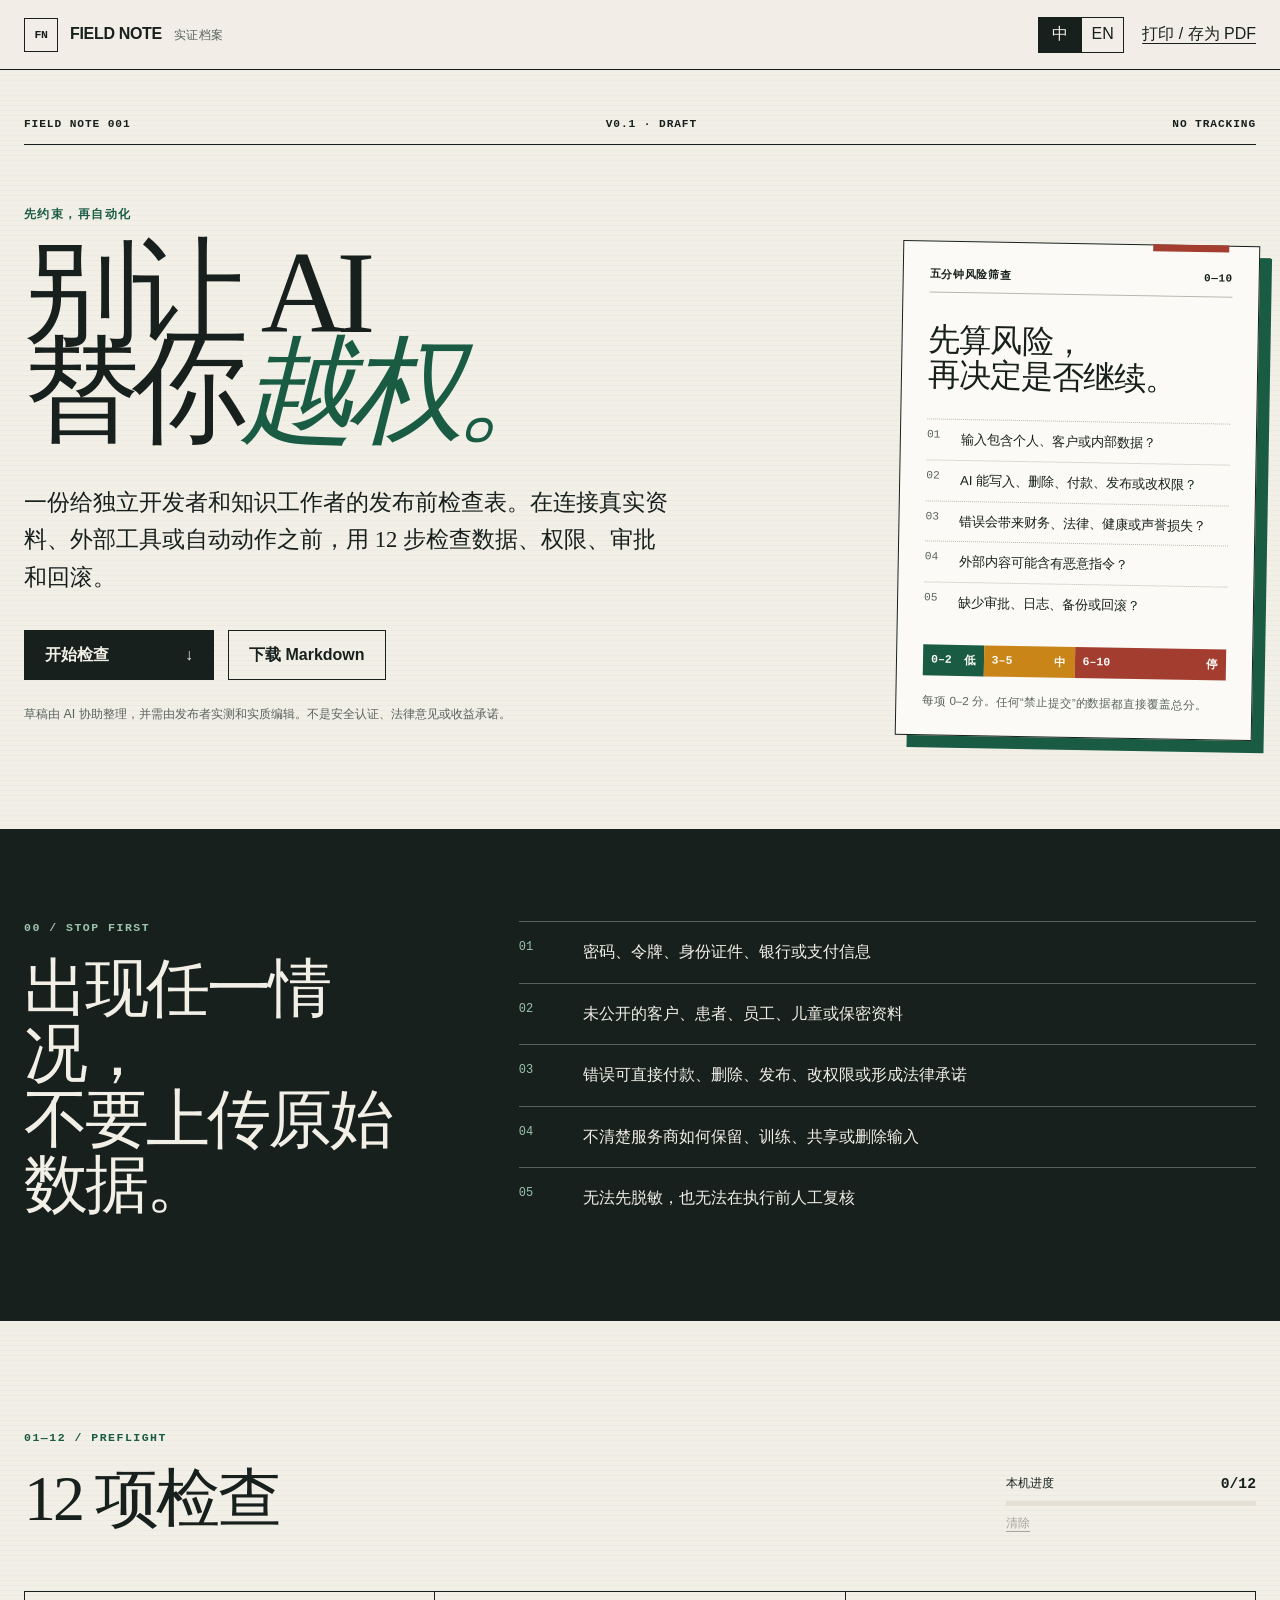
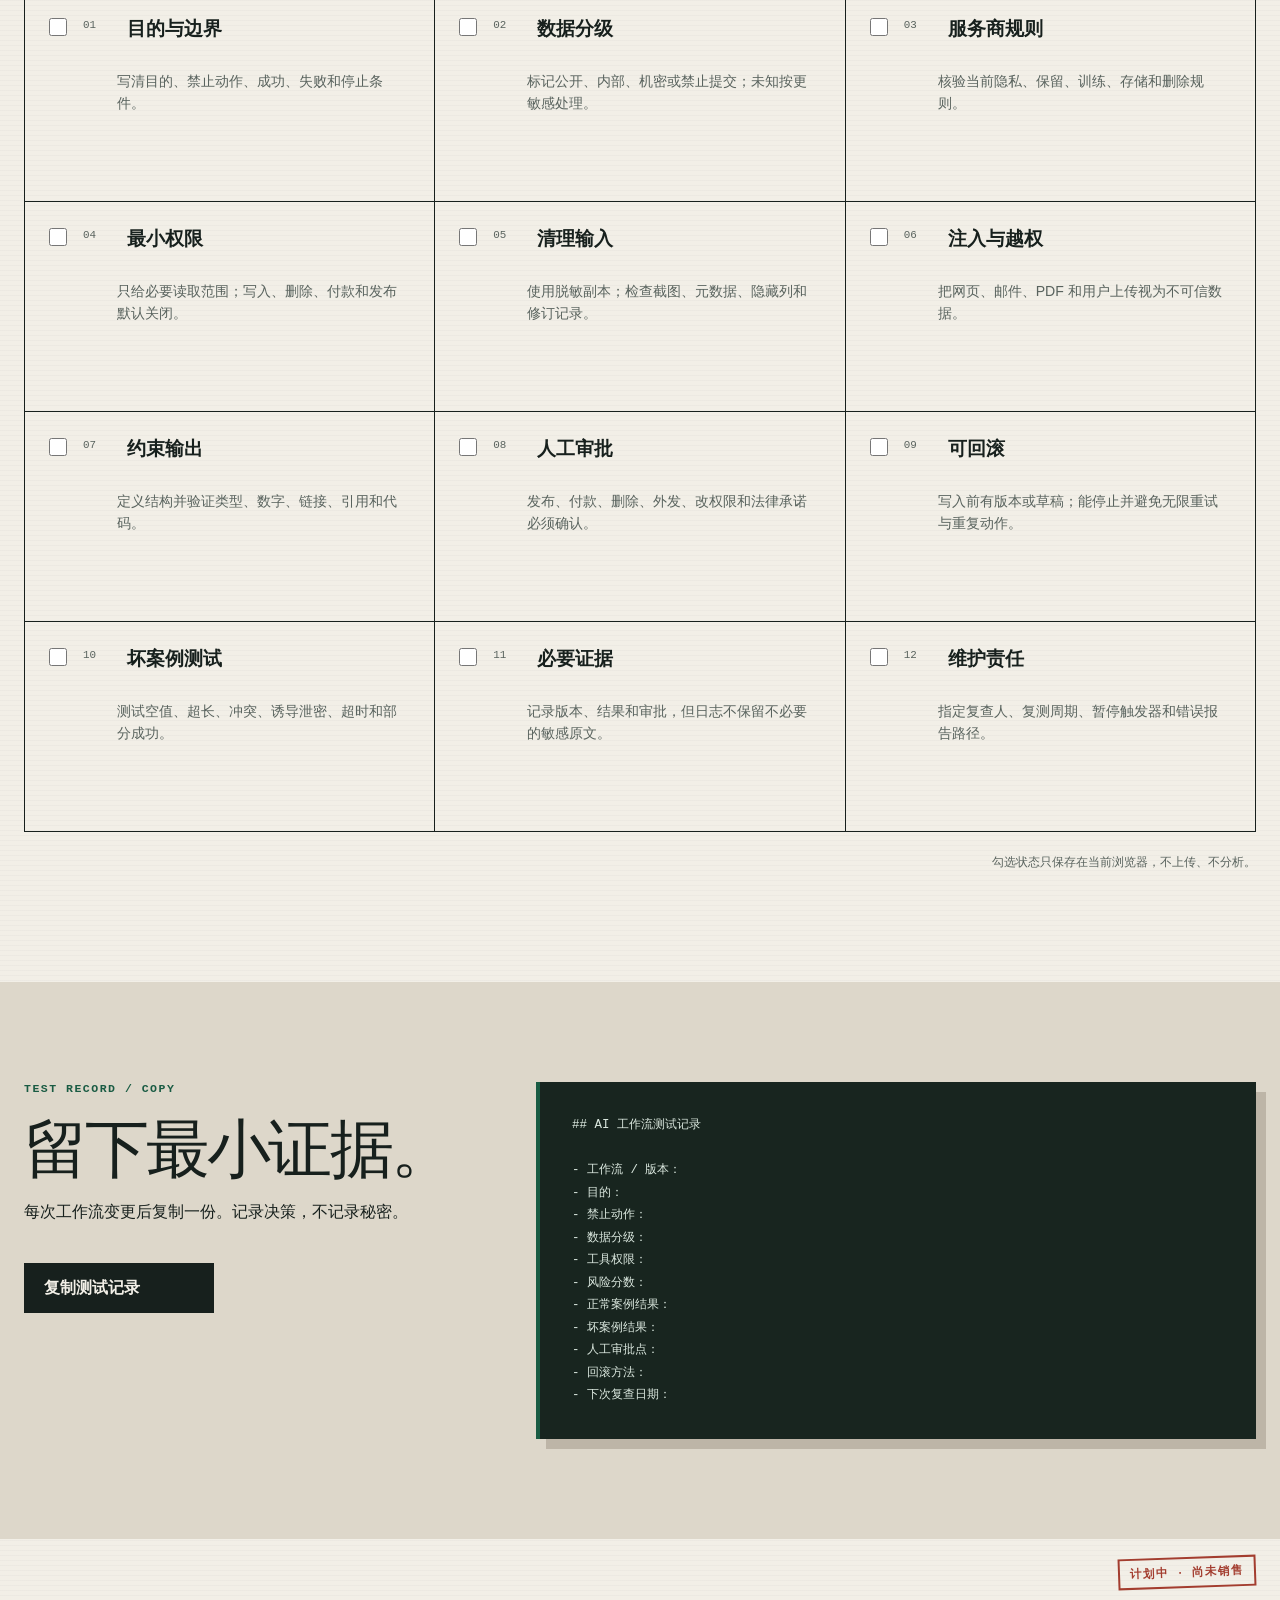
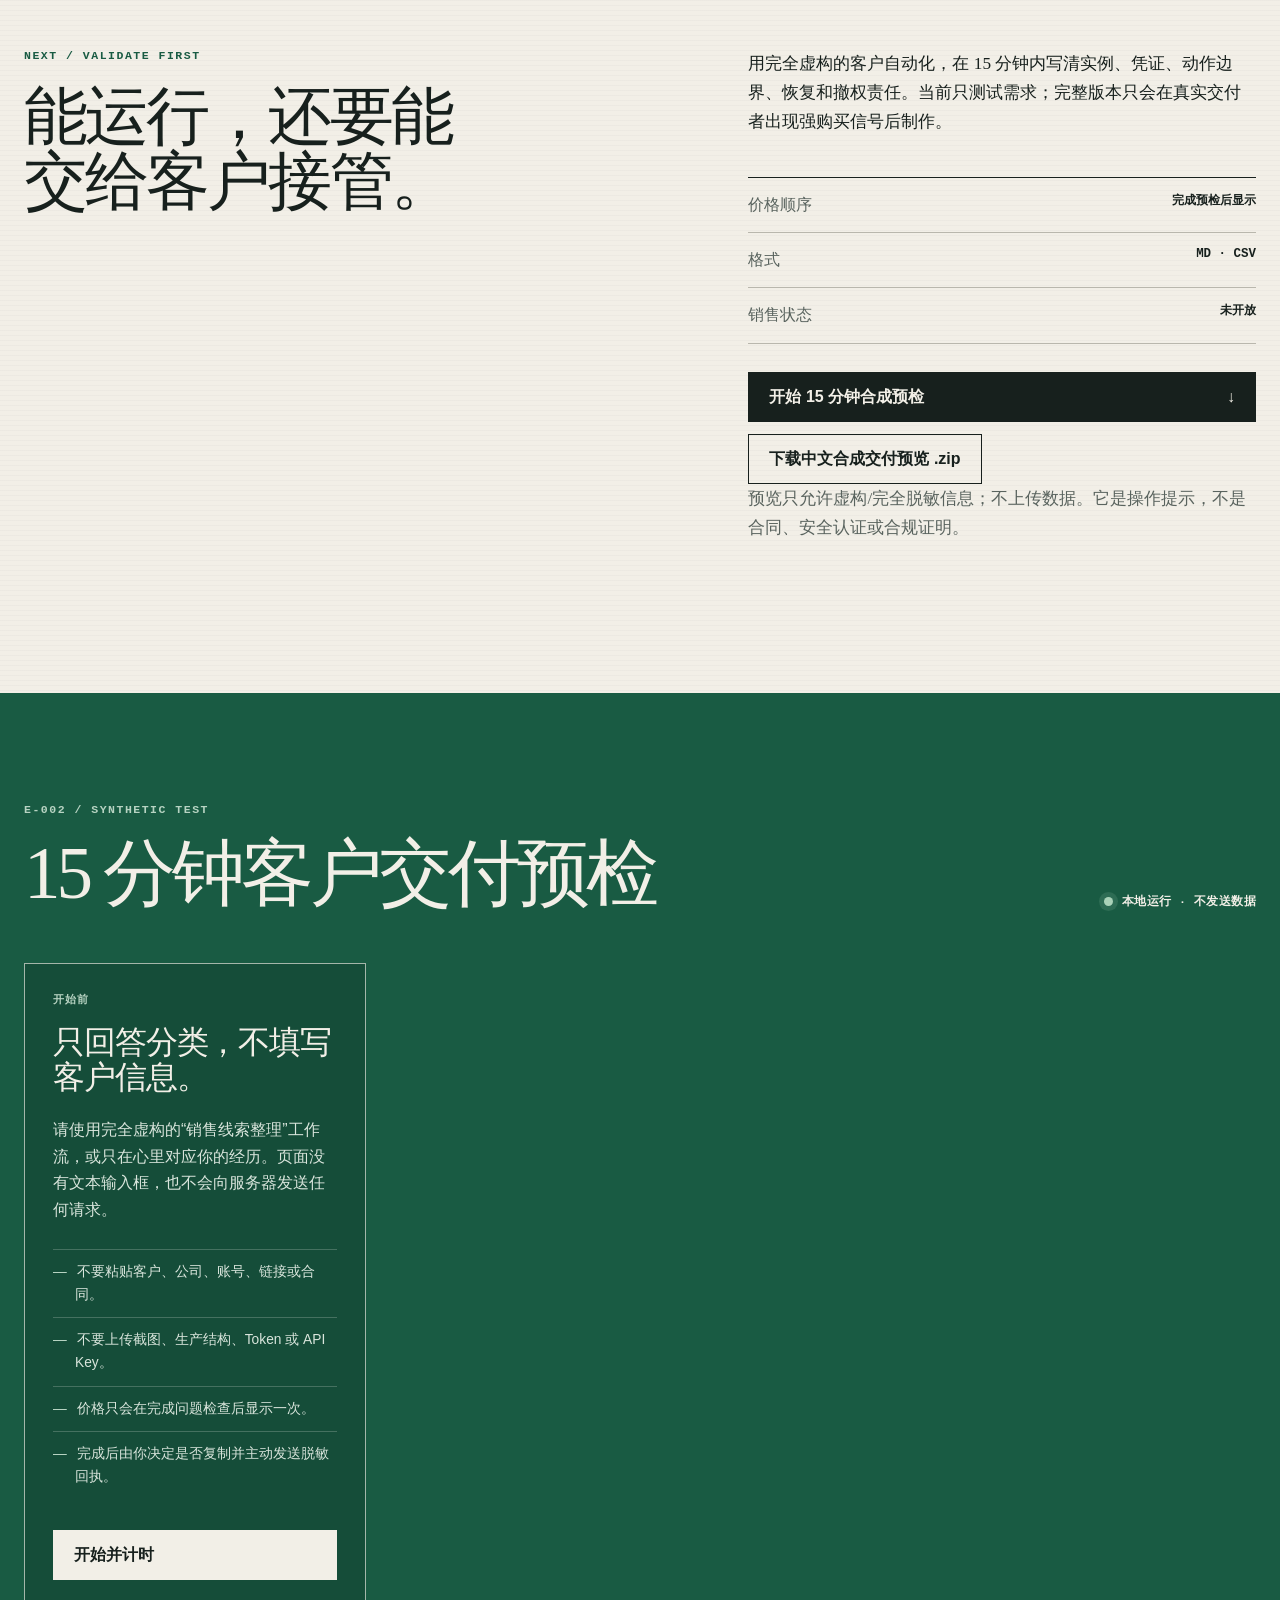
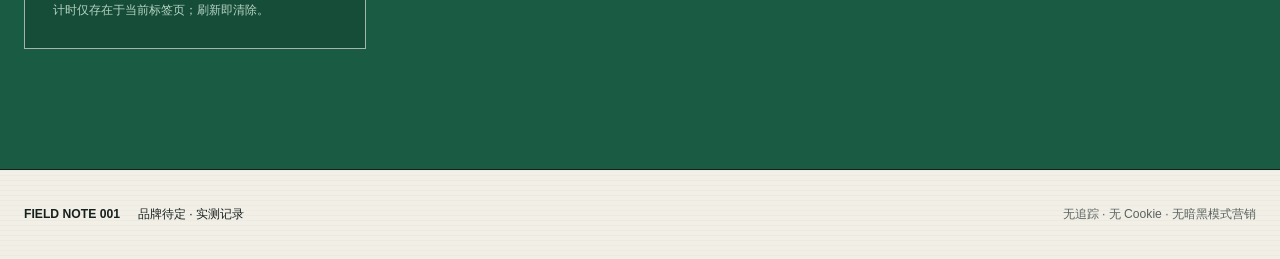
==== index.html @ 4fdc3175 "Publish E-002 static preview v0.1 Root files from the validated 8-file public bundle; no tracking or" ====
<!doctype html>
<html lang="zh-CN">
<head>
  <meta charset="utf-8">
  <meta name="viewport" content="width=device-width, initial-scale=1">
  <meta name="description" content="一份隐私优先的 AI 工作流检查表：在连接真实数据、工具和自动化动作前，先检查数据、权限、审批和回滚。">
  <meta name="color-scheme" content="light">
  <title>实证档案 — 隐私优先 AI 工作流检查表</title>
  <link rel="stylesheet" href="styles.css">
</head>
<body>
  <a class="skip-link" href="#checklist">跳到检查表</a>

  <header class="site-header" aria-label="主导航">
    <a class="wordmark" href="#top" aria-label="实证档案首页">
      <span class="wordmark-mark" aria-hidden="true">FN</span>
      <span>FIELD NOTE <b>实证档案</b></span>
    </a>
    <div class="header-actions">
      <div class="language-switch" role="group" aria-label="语言">
        <button type="button" class="lang-button is-active" data-lang="zh" aria-pressed="true">中</button>
        <button type="button" class="lang-button" data-lang="en" aria-pressed="false">EN</button>
      </div>
      <button class="text-button" type="button" id="print-button">
        <span data-copy="zh">打印 / 存为 PDF</span>
        <span data-copy="en" hidden>Print / Save PDF</span>
      </button>
    </div>
  </header>

  <main id="top">
    <section class="hero" aria-labelledby="hero-title">
      <div class="hero-kicker" aria-label="文档状态">
        <span>FIELD NOTE 001</span>
        <span>V0.1 · DRAFT</span>
        <span>NO TRACKING</span>
      </div>
      <div class="hero-grid">
        <div class="hero-copy">
          <p class="eyebrow" data-copy="zh">先约束，再自动化</p>
          <p class="eyebrow" data-copy="en" hidden>Constrain before you automate</p>
          <h1 id="hero-title" data-copy="zh">别让 AI<br>替你<span>越权。</span></h1>
          <h1 data-copy="en" hidden>Keep AI<br>inside the <span>lines.</span></h1>
          <p class="lede" data-copy="zh">一份给独立开发者和知识工作者的发布前检查表。在连接真实资料、外部工具或自动动作之前，用 12 步检查数据、权限、审批和回滚。</p>
          <p class="lede" data-copy="en" hidden>A preflight checklist for solo builders and knowledge workers. Review data, permissions, approvals, and rollback before AI touches real files, tools, or actions.</p>
          <div class="hero-actions">
            <a class="primary-action" href="#checklist">
              <span data-copy="zh">开始检查</span>
              <span data-copy="en" hidden>Start the check</span>
              <span aria-hidden="true">↓</span>
            </a>
            <a class="secondary-action" id="download-link" href="downloads/privacy-first-ai-checklist.zh-CN.md" download>
              <span data-copy="zh">下载 Markdown</span>
              <span data-copy="en" hidden>Download Markdown</span>
            </a>
          </div>
          <p class="disclosure" data-copy="zh">草稿由 AI 协助整理，并需由发布者实测和实质编辑。不是安全认证、法律意见或收益承诺。</p>
          <p class="disclosure" data-copy="en" hidden>This draft was organized with AI assistance and requires hands-on testing and substantive human editing. It is not a security certification, legal advice, or an income claim.</p>
        </div>

        <aside class="risk-sheet" aria-labelledby="risk-title">
          <div class="sheet-topline">
            <span data-copy="zh">五分钟风险筛查</span>
            <span data-copy="en" hidden>Five-minute risk screen</span>
            <span>0—10</span>
          </div>
          <h2 id="risk-title" data-copy="zh">先算风险，<br>再决定是否继续。</h2>
          <h2 data-copy="en" hidden>Score the risk.<br>Then decide.</h2>
          <ol class="risk-list">
            <li data-copy="zh">输入包含个人、客户或内部数据？</li>
            <li data-copy="zh">AI 能写入、删除、付款、发布或改权限？</li>
            <li data-copy="zh">错误会带来财务、法律、健康或声誉损失？</li>
            <li data-copy="zh">外部内容可能含有恶意指令？</li>
            <li data-copy="zh">缺少审批、日志、备份或回滚？</li>
            <li data-copy="en" hidden>Personal, client, or internal data?</li>
            <li data-copy="en" hidden>Can AI write, delete, pay, publish, or change access?</li>
            <li data-copy="en" hidden>Can mistakes cause financial, legal, health, or reputation harm?</li>
            <li data-copy="en" hidden>Can external content carry malicious instructions?</li>
            <li data-copy="en" hidden>Missing approval, logs, backup, or rollback?</li>
          </ol>
          <div class="risk-scale" aria-label="风险等级">
            <span class="risk-low">0–2 <b data-copy="zh">低</b><b data-copy="en" hidden>low</b></span>
            <span class="risk-mid">3–5 <b data-copy="zh">中</b><b data-copy="en" hidden>medium</b></span>
            <span class="risk-high">6–10 <b data-copy="zh">停</b><b data-copy="en" hidden>stop</b></span>
          </div>
          <p data-copy="zh">每项 0–2 分。任何“禁止提交”的数据都直接覆盖总分。</p>
          <p data-copy="en" hidden>Score each 0–2. Any prohibited data overrides the total.</p>
        </aside>
      </div>
    </section>

    <section class="preflight" aria-labelledby="preflight-title">
      <div>
        <p class="section-number">00 / STOP FIRST</p>
        <h2 id="preflight-title" data-copy="zh">出现任一情况，<br>不要上传原始数据。</h2>
        <h2 data-copy="en" hidden>Any one of these?<br>Do not upload raw data.</h2>
      </div>
      <ul class="stop-list">
        <li data-copy="zh"><span>01</span>密码、令牌、身份证件、银行或支付信息</li>
        <li data-copy="zh"><span>02</span>未公开的客户、患者、员工、儿童或保密资料</li>
        <li data-copy="zh"><span>03</span>错误可直接付款、删除、发布、改权限或形成法律承诺</li>
        <li data-copy="zh"><span>04</span>不清楚服务商如何保留、训练、共享或删除输入</li>
        <li data-copy="zh"><span>05</span>无法先脱敏，也无法在执行前人工复核</li>
        <li data-copy="en" hidden><span>01</span>Passwords, tokens, identity documents, banking, or payment data</li>
        <li data-copy="en" hidden><span>02</span>Non-public client, patient, employee, child, or contract-protected data</li>
        <li data-copy="en" hidden><span>03</span>A mistake can pay, delete, publish, change access, or create a legal commitment</li>
        <li data-copy="en" hidden><span>04</span>Provider retention, training, sharing, or deletion rules are unknown</li>
        <li data-copy="en" hidden><span>05</span>You cannot redact first or review before action</li>
      </ul>
    </section>

    <section class="checklist-section" id="checklist" aria-labelledby="checklist-title">
      <div class="checklist-heading">
        <div>
          <p class="section-number">01—12 / PREFLIGHT</p>
          <h2 id="checklist-title" data-copy="zh">12 项检查</h2>
          <h2 data-copy="en" hidden>12 checks</h2>
        </div>
        <div class="progress-box" aria-live="polite">
          <span data-copy="zh">本机进度</span>
          <span data-copy="en" hidden>Local progress</span>
          <strong><span id="progress-count">0</span>/12</strong>
          <div class="progress-track" aria-hidden="true"><i id="progress-bar"></i></div>
          <button class="reset-button" type="button" id="reset-button" disabled>
            <span data-copy="zh">清除</span><span data-copy="en" hidden>Reset</span>
          </button>
        </div>
      </div>

      <div class="check-grid">
        <article class="check-item">
          <label><input type="checkbox" data-check="1"><span class="check-number">01</span><span data-copy="zh">目的与边界</span><span data-copy="en" hidden>Purpose & boundaries</span></label>
          <p data-copy="zh">写清目的、禁止动作、成功、失败和停止条件。</p><p data-copy="en" hidden>State the purpose, prohibited actions, success, failure, and stop conditions.</p>
        </article>
        <article class="check-item">
          <label><input type="checkbox" data-check="2"><span class="check-number">02</span><span data-copy="zh">数据分级</span><span data-copy="en" hidden>Classify data</span></label>
          <p data-copy="zh">标记公开、内部、机密或禁止提交；未知按更敏感处理。</p><p data-copy="en" hidden>Label public, internal, confidential, or prohibited; treat unknowns as sensitive.</p>
        </article>
        <article class="check-item">
          <label><input type="checkbox" data-check="3"><span class="check-number">03</span><span data-copy="zh">服务商规则</span><span data-copy="en" hidden>Provider rules</span></label>
          <p data-copy="zh">核验当前隐私、保留、训练、存储和删除规则。</p><p data-copy="en" hidden>Verify current privacy, retention, training, storage, and deletion rules.</p>
        </article>
        <article class="check-item">
          <label><input type="checkbox" data-check="4"><span class="check-number">04</span><span data-copy="zh">最小权限</span><span data-copy="en" hidden>Least privilege</span></label>
          <p data-copy="zh">只给必要读取范围；写入、删除、付款和发布默认关闭。</p><p data-copy="en" hidden>Grant only necessary reads; keep writes, deletion, payments, and publishing off.</p>
        </article>
        <article class="check-item">
          <label><input type="checkbox" data-check="5"><span class="check-number">05</span><span data-copy="zh">清理输入</span><span data-copy="en" hidden>Sanitize input</span></label>
          <p data-copy="zh">使用脱敏副本；检查截图、元数据、隐藏列和修订记录。</p><p data-copy="en" hidden>Use a redacted copy; inspect screenshots, metadata, hidden sheets, and revisions.</p>
        </article>
        <article class="check-item">
          <label><input type="checkbox" data-check="6"><span class="check-number">06</span><span data-copy="zh">注入与越权</span><span data-copy="en" hidden>Injection & escalation</span></label>
          <p data-copy="zh">把网页、邮件、PDF 和用户上传视为不可信数据。</p><p data-copy="en" hidden>Treat websites, email, PDFs, and uploads as untrusted data.</p>
        </article>
        <article class="check-item">
          <label><input type="checkbox" data-check="7"><span class="check-number">07</span><span data-copy="zh">约束输出</span><span data-copy="en" hidden>Constrain output</span></label>
          <p data-copy="zh">定义结构并验证类型、数字、链接、引用和代码。</p><p data-copy="en" hidden>Define a structure and verify types, numbers, links, citations, and code.</p>
        </article>
        <article class="check-item">
          <label><input type="checkbox" data-check="8"><span class="check-number">08</span><span data-copy="zh">人工审批</span><span data-copy="en" hidden>Human approval</span></label>
          <p data-copy="zh">发布、付款、删除、外发、改权限和法律承诺必须确认。</p><p data-copy="en" hidden>Confirm publishing, payments, deletion, messages, access, and legal commitments.</p>
        </article>
        <article class="check-item">
          <label><input type="checkbox" data-check="9"><span class="check-number">09</span><span data-copy="zh">可回滚</span><span data-copy="en" hidden>Rollback</span></label>
          <p data-copy="zh">写入前有版本或草稿；能停止并避免无限重试与重复动作。</p><p data-copy="en" hidden>Version before writes; stop safely and prevent endless retries or duplicates.</p>
        </article>
        <article class="check-item">
          <label><input type="checkbox" data-check="10"><span class="check-number">10</span><span data-copy="zh">坏案例测试</span><span data-copy="en" hidden>Adversarial tests</span></label>
          <p data-copy="zh">测试空值、超长、冲突、诱导泄密、超时和部分成功。</p><p data-copy="en" hidden>Test empty, oversized, conflicting, secret-seeking, timeout, and partial cases.</p>
        </article>
        <article class="check-item">
          <label><input type="checkbox" data-check="11"><span class="check-number">11</span><span data-copy="zh">必要证据</span><span data-copy="en" hidden>Minimum evidence</span></label>
          <p data-copy="zh">记录版本、结果和审批，但日志不保留不必要的敏感原文。</p><p data-copy="en" hidden>Record versions, results, and approvals without unnecessary sensitive raw text.</p>
        </article>
        <article class="check-item">
          <label><input type="checkbox" data-check="12"><span class="check-number">12</span><span data-copy="zh">维护责任</span><span data-copy="en" hidden>Maintenance owner</span></label>
          <p data-copy="zh">指定复查人、复测周期、暂停触发器和错误报告路径。</p><p data-copy="en" hidden>Assign reviews, retest cadence, pause triggers, and an error-reporting path.</p>
        </article>
      </div>
      <p class="local-note" data-copy="zh">勾选状态只保存在当前浏览器，不上传、不分析。</p>
      <p class="local-note" data-copy="en" hidden>Check states stay in this browser. Nothing is uploaded or analyzed.</p>
    </section>

    <section class="test-record" aria-labelledby="record-title">
      <div class="record-intro">
        <p class="section-number">TEST RECORD / COPY</p>
        <h2 id="record-title" data-copy="zh">留下最小证据。</h2>
        <h2 data-copy="en" hidden>Keep the minimum evidence.</h2>
        <p data-copy="zh">每次工作流变更后复制一份。记录决策，不记录秘密。</p>
        <p data-copy="en" hidden>Copy after every workflow change. Record decisions, not secrets.</p>
        <button class="primary-action copy-button" type="button" id="copy-record">
          <span data-copy="zh">复制测试记录</span>
          <span data-copy="en" hidden>Copy test record</span>
        </button>
        <p class="copy-status" id="copy-status" role="status"></p>
      </div>
      <pre id="record-preview" aria-label="测试记录模板">## AI workflow test record

- Workflow / version:
- Purpose:
- Prohibited actions:
- Data class:
- Tool permissions:
- Risk score:
- Normal-case result:
- Hostile/broken-case result:
- Human approval point:
- Rollback method:
- Next review date:</pre>
    </section>

    <section class="planned-product" id="preview" aria-labelledby="product-title">
      <p class="status-stamp" data-copy="zh">计划中 · 尚未销售</p>
      <p class="status-stamp" data-copy="en" hidden>PLANNED · NOT FOR SALE</p>
      <div>
        <p class="section-number">NEXT / VALIDATE FIRST</p>
        <h2 id="product-title" data-copy="zh">能运行，还要能<br>交给客户接管。</h2>
        <h2 data-copy="en" hidden>Make it run—and make it<br>safe to hand over.</h2>
      </div>
      <div class="product-details">
        <p data-copy="zh">用完全虚构的客户自动化，在 15 分钟内写清实例、凭证、动作边界、恢复和撤权责任。当前只测试需求；完整版本只会在真实交付者出现强购买信号后制作。</p>
        <p data-copy="en" hidden>Use a fully synthetic client automation to name instance, credential, action-boundary, recovery, and offboarding owners in 15 minutes. This is a demand test; a full version will only be built after strong signals from real client-delivery practitioners.</p>
        <dl>
          <div><dt data-copy="zh">价格顺序</dt><dt data-copy="en" hidden>Test price</dt><dd data-copy="zh">完成预检后显示</dd><dd data-copy="en" hidden>$19</dd></div>
          <div><dt data-copy="zh">格式</dt><dt data-copy="en" hidden>Format</dt><dd>MD · CSV</dd></div>
          <div><dt data-copy="zh">销售状态</dt><dt data-copy="en" hidden>Sales status</dt><dd data-copy="zh">未开放</dd><dd data-copy="en" hidden>Closed</dd></div>
        </dl>
        <a class="primary-action product-test-action" href="#handoff-test" data-copy="zh">
          开始 15 分钟合成预检 <span aria-hidden="true">↓</span>
        </a>
        <a class="secondary-action" href="downloads/client-handoff-preview-zh-CN-v0.1.zip" download data-copy="zh">
          下载中文合成交付预览 .zip
        </a>
        <a class="secondary-action" href="downloads/client-handoff-preview-v0.1.zip" download data-copy="en" hidden>
          Download the synthetic handoff preview .zip
        </a>
        <p class="disclosure" data-copy="zh">预览只允许虚构/完全脱敏信息；不上传数据。它是操作提示，不是合同、安全认证或合规证明。</p>
        <p class="disclosure" data-copy="en" hidden>The preview accepts only fictional or fully redacted information and uploads nothing. It is an operational prompt—not a contract, security certification, or compliance proof.</p>
      </div>
    </section>

    <section class="handoff-test" id="handoff-test" aria-labelledby="handoff-test-title" data-copy="zh">
      <div class="handoff-test-heading">
        <div>
          <p class="section-number">E-002 / SYNTHETIC TEST</p>
          <h2 id="handoff-test-title">15 分钟客户交付预检</h2>
        </div>
        <p class="test-state"><span aria-hidden="true"></span> 本地运行 · 不发送数据</p>
      </div>

      <div class="handoff-test-layout">
        <aside class="handoff-brief" aria-labelledby="handoff-brief-title">
          <p class="brief-label">开始前</p>
          <h3 id="handoff-brief-title">只回答分类，不填写客户信息。</h3>
          <p>请使用完全虚构的“销售线索整理”工作流，或只在心里对应你的经历。页面没有文本输入框，也不会向服务器发送任何请求。</p>
          <ul>
            <li>不要粘贴客户、公司、账号、链接或合同。</li>
            <li>不要上传截图、生产结构、Token 或 API Key。</li>
            <li>价格只会在完成问题检查后显示一次。</li>
            <li>完成后由你决定是否复制并主动发送脱敏回执。</li>
          </ul>
          <button class="primary-action" type="button" id="e002-start">开始并计时</button>
          <p class="local-note">计时仅存在于当前标签页；刷新即清除。</p>
        </aside>

        <form class="handoff-form" id="e002-form" hidden novalidate>
          <div class="handoff-progress" aria-live="polite">
            <span>合成预检</span>
            <strong id="e002-stage">1 / 4</strong>
          </div>

          <fieldset>
            <legend><span>01</span>你最近 6 个月是否完成过付费客户自动化交付？</legend>
            <label class="choice-row"><input type="radio" name="persona" value="yes">是，完成过至少一次</label>
            <label class="choice-row"><input type="radio" name="persona" value="no">没有；我只做内部、学习或假设项目</label>
            <p class="field-note" id="e002-ineligible" hidden>感谢参与，但这次不计入目标样本；你仍可下载预览自行使用。</p>
          </fieldset>

          <fieldset>
            <legend><span>02</span>按现有交付方式，最难立即回答哪一类？</legend>
            <div class="choice-grid">
              <label class="choice-card"><input type="radio" name="gap" value="handoff_ownership"><b>所有权</b><small>实例、计费、导出、数据和备份归谁控制</small></label>
              <label class="choice-card"><input type="radio" name="gap" value="credential_transfer"><b>凭证责任</b><small>谁授权、轮换、撤权；不记录秘密值</small></label>
              <label class="choice-card"><input type="radio" name="gap" value="approval"><b>动作边界</b><small>自动、需审批和禁止的动作如何区分</small></label>
              <label class="choice-card"><input type="radio" name="gap" value="rollback"><b>停用恢复</b><small>当前版本、故障测试和恢复责任是否可验证</small></label>
              <label class="choice-card"><input type="radio" name="gap" value="offboarding"><b>结束撤权</b><small>客户接管后如何证明服务商访问已结束</small></label>
              <label class="choice-card"><input type="radio" name="gap" value="none_reported"><b>都能回答</b><small>现有 SOP 已经充分覆盖</small></label>
            </div>
          </fieldset>

          <fieldset>
            <legend><span>03</span>你现在主要用什么替代？</legend>
            <div class="choice-grid choice-grid-compact">
              <label class="choice-card"><input type="radio" name="workaround" value="own_sop"><b>自有 SOP</b></label>
              <label class="choice-card"><input type="radio" name="workaround" value="contract_or_acceptance"><b>合同/验收单</b></label>
              <label class="choice-card"><input type="radio" name="workaround" value="project_docs"><b>项目文档</b></label>
              <label class="choice-card"><input type="radio" name="workaround" value="ai_generated_each_time"><b>每次用 AI 生成</b></label>
              <label class="choice-card"><input type="radio" name="workaround" value="memory_or_chat"><b>口头/聊天记录</b></label>
              <label class="choice-card"><input type="radio" name="workaround" value="none"><b>没有固定方式</b></label>
            </div>
          </fieldset>

          <fieldset>
            <legend><span>04</span>隐私确认</legend>
            <label class="choice-row"><input type="checkbox" id="e002-redacted">我只使用了虚构/抽象分类，没有在页面中输入或准备发送任何客户资料。</label>
            <button class="primary-action" type="button" id="e002-show-price" disabled>完成预检并查看单一价格</button>
            <p class="field-note" id="e002-form-status" role="status">请完成 01–04 后继续。</p>
          </fieldset>

          <section class="price-stage" id="e002-price-stage" aria-labelledby="e002-price-title" hidden>
            <p class="section-number">PRICE SHOWN LAST</p>
            <div class="price-line">
              <div>
                <h3 id="e002-price-title">如果完整包一次性 ¥99</h3>
                <p>包含所有权表、凭证责任、动作边界、停用恢复、撤权记录和合成案例；不含咨询、合同或代运维。</p>
              </div>
              <strong>¥99</strong>
            </div>
            <fieldset>
              <legend><span>05</span>基于刚才的实际缺口，你现在会怎样选择？</legend>
              <label class="choice-row"><input type="radio" name="intent" value="would_buy_now">如果现在可买，我会购买</label>
              <label class="choice-row"><input type="radio" name="intent" value="would_buy_later">有项目时可能购买，但现在不会</label>
              <label class="choice-row"><input type="radio" name="intent" value="free_only">免费预览已经足够</label>
              <label class="choice-row"><input type="radio" name="intent" value="not_for_me">这不是我要解决的问题</label>
            </fieldset>
            <fieldset>
              <legend><span>06</span>是否允许发布者就这份回执追问一次？</legend>
              <label class="choice-row"><input type="radio" name="followup" value="yes">可以，通过我主动发送回执的同一渠道</label>
              <label class="choice-row"><input type="radio" name="followup" value="no">不需要追问</label>
            </fieldset>
            <button class="primary-action" type="button" id="e002-build-receipt" disabled>生成脱敏回执</button>
          </section>

          <section class="receipt-stage" id="e002-receipt-stage" aria-labelledby="e002-receipt-title" hidden>
            <div>
              <p class="section-number">LOCAL RECEIPT / COPY ONLY</p>
              <h3 id="e002-receipt-title">回执只包含固定分类。</h3>
              <p>请先检查内容，再决定是否复制并通过你主动选择的渠道发送。页面不会代你发送。</p>
            </div>
            <pre id="e002-receipt" tabindex="0"></pre>
            <div class="receipt-actions">
              <button class="primary-action" type="button" id="e002-copy-receipt">复制脱敏回执</button>
              <button class="text-button" type="button" id="e002-reset">清除并重新开始</button>
            </div>
            <p class="copy-status" id="e002-copy-status" role="status"></p>
          </section>
        </form>
      </div>
    </section>
  </main>

  <footer>
    <div><span>FIELD NOTE 001</span><span data-copy="zh">品牌待定 · 实测记录</span><span data-copy="en" hidden>Brand pending · tested record</span></div>
    <p data-copy="zh">无追踪 · 无 Cookie · 无暗黑模式营销</p>
    <p data-copy="en" hidden>No tracking · No cookies · No dark patterns</p>
  </footer>

  <script src="app.js"></script>
</body>
</html>
---- styles.css ----
:root {
  --paper: #f2efe7;
  --paper-deep: #e6e0d4;
  --ink: #17201d;
  --muted: #59635e;
  --line: #b9b7ad;
  --green: #195b43;
  --green-light: #d2e0d5;
  --amber: #c98518;
  --red: #a33d2f;
  --white: #fbfaf6;
  --serif: "Iowan Old Style", "Palatino Linotype", "Noto Serif SC", "Songti SC", Georgia, serif;
  --sans: "Avenir Next", Avenir, "Noto Sans SC", "PingFang SC", "Microsoft YaHei", sans-serif;
  --mono: "SFMono-Regular", Consolas, "Liberation Mono", monospace;
  --max: 1240px;
}

* { box-sizing: border-box; }
html { scroll-behavior: smooth; }
body {
  margin: 0;
  color: var(--ink);
  background:
    linear-gradient(rgba(23, 32, 29, .025) 1px, transparent 1px),
    var(--paper);
  background-size: 100% 5px;
  font-family: var(--sans);
  font-size: 16px;
  line-height: 1.65;
}

button, a { -webkit-tap-highlight-color: transparent; }
a { color: inherit; }
button { font: inherit; color: inherit; }
:focus-visible { outline: 3px solid var(--amber); outline-offset: 4px; }
[hidden] { display: none !important; }

.skip-link {
  position: fixed;
  top: 10px;
  left: 10px;
  z-index: 100;
  padding: 8px 12px;
  background: var(--ink);
  color: var(--white);
  transform: translateY(-160%);
}
.skip-link:focus { transform: translateY(0); }

.site-header {
  position: sticky;
  top: 0;
  z-index: 20;
  display: flex;
  align-items: center;
  justify-content: space-between;
  min-height: 70px;
  padding: 0 max(24px, calc((100vw - var(--max)) / 2));
  border-bottom: 1px solid var(--ink);
  background: rgba(242, 239, 231, .94);
  backdrop-filter: blur(12px);
}
.wordmark { display: flex; gap: 12px; align-items: center; font-weight: 650; text-decoration: none; letter-spacing: -.02em; }
.wordmark b { margin-left: 8px; color: var(--muted); font-size: .78rem; font-weight: 550; letter-spacing: .02em; }
.wordmark-mark { display: grid; place-items: center; width: 34px; height: 34px; border: 1px solid var(--ink); font: 700 .72rem var(--mono); }
.header-actions { display: flex; align-items: center; gap: 18px; }
.language-switch { display: flex; border: 1px solid var(--ink); }
.lang-button { width: 42px; min-height: 34px; border: 0; background: transparent; cursor: pointer; }
.lang-button + .lang-button { border-left: 1px solid var(--ink); }
.lang-button.is-active { background: var(--ink); color: var(--paper); }
.text-button, .reset-button { border: 0; padding: 0; background: transparent; text-decoration: underline; text-underline-offset: 4px; cursor: pointer; }
.text-button:hover, .reset-button:hover { color: var(--green); }

main, footer { overflow: hidden; }
.hero, .preflight, .checklist-section, .test-record, .planned-product, .handoff-test, footer { padding-left: max(24px, calc((100vw - var(--max)) / 2)); padding-right: max(24px, calc((100vw - var(--max)) / 2)); }
.hero { padding-top: 48px; padding-bottom: 92px; }
.hero-kicker { display: flex; justify-content: space-between; gap: 20px; padding-bottom: 14px; border-bottom: 1px solid var(--ink); font: 600 .7rem var(--mono); letter-spacing: .08em; }
.hero-grid { display: grid; grid-template-columns: minmax(0, 1.38fr) minmax(320px, .62fr); gap: 80px; align-items: end; padding-top: 62px; }
.eyebrow, .section-number { margin: 0 0 22px; color: var(--green); font: 700 .72rem var(--mono); letter-spacing: .13em; text-transform: uppercase; }
.hero h1 { max-width: 770px; margin: 0; font: 500 clamp(4rem, 9.1vw, 8.8rem)/.84 var(--serif); letter-spacing: -.07em; }
.hero h1 span { color: var(--green); font-style: italic; }
.lede { max-width: 650px; margin: 44px 0 0; font: 400 clamp(1.1rem, 2vw, 1.42rem)/1.65 var(--serif); }
.hero-actions { display: flex; flex-wrap: wrap; gap: 14px; margin-top: 34px; }
.primary-action, .secondary-action { display: inline-flex; min-height: 50px; align-items: center; justify-content: space-between; gap: 34px; padding: 0 20px; border: 1px solid var(--ink); text-decoration: none; font-weight: 650; cursor: pointer; }
.primary-action { min-width: 190px; color: var(--paper); background: var(--ink); }
.primary-action:hover { background: var(--green); }
.secondary-action:hover { background: var(--green-light); }
.disclosure { max-width: 640px; margin-top: 24px; color: var(--muted); font-size: .78rem; }

.risk-sheet { position: relative; padding: 26px 26px 24px; border: 1px solid var(--ink); background: var(--white); box-shadow: 12px 12px 0 var(--green); transform: rotate(1deg); }
.risk-sheet::before { content: ""; position: absolute; top: -1px; right: 30px; width: 76px; height: 7px; background: var(--red); }
.sheet-topline { display: flex; justify-content: space-between; padding-bottom: 10px; border-bottom: 1px solid var(--line); font: 650 .68rem var(--mono); letter-spacing: .06em; text-transform: uppercase; }
.risk-sheet h2 { margin: 30px 0 26px; font: 500 2rem/1.1 var(--serif); letter-spacing: -.03em; }
.risk-list { margin: 0; padding: 0; list-style: none; counter-reset: risk; }
.risk-list li { counter-increment: risk; display: grid; grid-template-columns: 24px 1fr; gap: 10px; padding: 9px 0; border-top: 1px dotted var(--line); font-size: .82rem; }
.risk-list li::before { content: counter(risk, decimal-leading-zero); color: var(--muted); font: .7rem var(--mono); }
.risk-scale { display: grid; grid-template-columns: 2fr 3fr 5fr; margin-top: 22px; color: var(--white); font: 700 .72rem var(--mono); }
.risk-scale span { display: flex; justify-content: space-between; padding: 8px; }
.risk-low { background: var(--green); }.risk-mid { background: var(--amber); }.risk-high { background: var(--red); }
.risk-scale b { text-transform: uppercase; }
.risk-sheet > p { margin: 16px 0 0; color: var(--muted); font-size: .72rem; }

.preflight { display: grid; grid-template-columns: .72fr 1.28fr; gap: 80px; padding-top: 92px; padding-bottom: 92px; color: var(--paper); background: var(--ink); }
.preflight h2, .checklist-heading h2, .record-intro h2, .planned-product h2 { margin: 0; font: 500 clamp(2.5rem, 5vw, 4.8rem)/1.02 var(--serif); letter-spacing: -.045em; }
.preflight .section-number { color: #9dc4ad; }
.stop-list { margin: 0; padding: 0; list-style: none; }
.stop-list li { display: grid; grid-template-columns: 42px 1fr; gap: 22px; padding: 18px 0; border-top: 1px solid #56605c; font: 400 1.02rem/1.5 var(--serif); }
.stop-list li span { color: #9dc4ad; font: .75rem var(--mono); }

.checklist-section { padding-top: 110px; padding-bottom: 110px; }
.checklist-heading { display: flex; justify-content: space-between; align-items: end; gap: 40px; margin-bottom: 60px; }
.progress-box { width: 250px; font: .72rem var(--mono); }
.progress-box strong { float: right; font-size: .92rem; }
.progress-track { clear: both; height: 5px; margin: 10px 0; background: var(--paper-deep); }
.progress-track i { display: block; width: 0; height: 100%; background: var(--green); transition: width .25s ease; }
.reset-button:disabled { opacity: .35; cursor: not-allowed; }
.check-grid { display: grid; grid-template-columns: repeat(3, 1fr); border-top: 1px solid var(--ink); border-left: 1px solid var(--ink); }
.check-item { min-height: 210px; padding: 24px; border-right: 1px solid var(--ink); border-bottom: 1px solid var(--ink); transition: background .18s ease, color .18s ease; }
.check-item:has(input:checked) { color: var(--white); background: var(--green); }
.check-item label { display: grid; grid-template-columns: 24px 34px 1fr; align-items: start; gap: 10px; font: 600 1.16rem/1.35 var(--serif); cursor: pointer; }
.check-item input { width: 18px; height: 18px; margin: 2px 0 0; accent-color: var(--amber); }
.check-number { padding-top: 3px; color: var(--muted); font: .68rem var(--mono); }
.check-item:has(input:checked) .check-number { color: #c7dfd2; }
.check-item p { margin: 30px 0 0 68px; color: var(--muted); font-size: .88rem; line-height: 1.55; }
.check-item:has(input:checked) p { color: #dbe9e0; }
.local-note { margin: 20px 0 0; color: var(--muted); font-size: .78rem; text-align: right; }

.test-record { display: grid; grid-template-columns: .75fr 1.25fr; gap: 80px; padding-top: 100px; padding-bottom: 100px; background: #ddd7ca; }
.record-intro > p:not(.section-number):not(.copy-status) { max-width: 440px; }
.copy-button { margin-top: 22px; border: 0; }
.copy-status { min-height: 1.6em; color: var(--green); font: .74rem var(--mono); }
.test-record pre { margin: 0; padding: 32px; overflow-x: auto; border-left: 4px solid var(--green); color: #dbe8df; background: #18251f; font: .78rem/1.8 var(--mono); box-shadow: 10px 10px 0 #bdb5a7; }

.planned-product { position: relative; display: grid; grid-template-columns: 1fr .8fr; gap: 90px; padding-top: 110px; padding-bottom: 110px; }
.status-stamp { position: absolute; top: 18px; right: max(24px, calc((100vw - var(--max)) / 2)); margin: 0; padding: 6px 10px; border: 2px solid var(--red); color: var(--red); font: 700 .72rem var(--mono); letter-spacing: .08em; transform: rotate(-2deg); }
.product-details > p { max-width: 530px; margin: 0 0 40px; font: 1.08rem/1.7 var(--serif); }
.product-details dl { margin: 0; border-top: 1px solid var(--ink); }
.product-details dl div { display: flex; justify-content: space-between; padding: 14px 0; border-bottom: 1px solid var(--line); }
.product-details dt { color: var(--muted); }.product-details dd { margin: 0; font: 650 .78rem var(--mono); }
.product-test-action { width: 100%; margin: 28px 0 12px; }

.handoff-test { padding-top: 110px; padding-bottom: 120px; color: var(--paper); background: var(--green); }
.handoff-test .section-number { color: #b7d3c2; }
.handoff-test-heading { display: flex; justify-content: space-between; align-items: end; gap: 40px; margin-bottom: 54px; }
.handoff-test-heading h2 { margin: 0; max-width: 760px; font: 500 clamp(2.8rem, 5.7vw, 5.5rem)/.98 var(--serif); letter-spacing: -.055em; }
.test-state { display: flex; align-items: center; gap: 9px; margin: 0; font: 700 .72rem var(--mono); letter-spacing: .04em; text-transform: uppercase; }
.test-state span { width: 9px; height: 9px; border-radius: 50%; background: #a9d2b8; box-shadow: 0 0 0 5px rgba(169, 210, 184, .14); }
.handoff-test-layout { display: grid; grid-template-columns: minmax(260px, .58fr) minmax(0, 1.42fr); gap: 54px; align-items: start; }
.handoff-brief { position: sticky; top: 98px; padding: 28px; border: 1px solid rgba(242, 239, 231, .65); background: rgba(16, 58, 43, .42); }
.brief-label { margin: 0 0 18px; color: #b7d3c2; font: 700 .7rem var(--mono); letter-spacing: .1em; text-transform: uppercase; }
.handoff-brief h3 { margin: 0 0 22px; font: 500 2rem/1.1 var(--serif); letter-spacing: -.035em; }
.handoff-brief > p:not(.brief-label):not(.local-note) { color: #d9e5dc; }
.handoff-brief ul { margin: 26px 0 30px; padding: 0; list-style: none; }
.handoff-brief li { padding: 11px 0 11px 22px; border-top: 1px solid rgba(242, 239, 231, .22); color: #d9e5dc; font-size: .86rem; }
.handoff-brief li::before { content: "—"; margin-left: -22px; margin-right: 10px; color: #b7d3c2; }
.handoff-brief .primary-action { width: 100%; color: var(--ink); background: var(--paper); border-color: var(--paper); }
.handoff-brief .primary-action:hover { background: #b7d3c2; }
.handoff-test .local-note { color: #b7d3c2; text-align: left; }

.handoff-form { min-width: 0; color: var(--ink); background: var(--paper); }
.handoff-progress { position: sticky; top: 70px; z-index: 10; display: flex; justify-content: space-between; padding: 12px 22px; border: 1px solid var(--ink); background: rgba(242, 239, 231, .96); font: 700 .7rem var(--mono); letter-spacing: .06em; text-transform: uppercase; backdrop-filter: blur(10px); }
.handoff-form > fieldset, .price-stage > fieldset { margin: 0; padding: 28px; border: 0; border-right: 1px solid var(--ink); border-bottom: 1px solid var(--ink); border-left: 1px solid var(--ink); }
.handoff-form legend, .price-stage legend { width: 100%; margin: 0 0 20px; padding: 0; font: 600 1.22rem/1.35 var(--serif); }
.handoff-form legend span, .price-stage legend span { display: inline-block; min-width: 34px; color: var(--green); font: 700 .68rem var(--mono); }
.choice-row { display: flex; align-items: flex-start; gap: 12px; padding: 13px 14px; border-top: 1px solid var(--line); cursor: pointer; }
.choice-row:last-of-type { border-bottom: 1px solid var(--line); }
.choice-row:has(input:checked) { background: var(--green-light); }
.choice-row input, .choice-card input { flex: 0 0 auto; width: 18px; height: 18px; margin: 3px 0 0; accent-color: var(--green); }
.choice-grid { display: grid; grid-template-columns: repeat(2, 1fr); border-top: 1px solid var(--ink); border-left: 1px solid var(--ink); }
.choice-card { min-height: 126px; padding: 18px; border-right: 1px solid var(--ink); border-bottom: 1px solid var(--ink); cursor: pointer; }
.choice-card:has(input:checked) { color: var(--white); background: var(--green); }
.choice-card b { display: block; margin: -22px 0 12px 30px; font: 600 1rem var(--serif); }
.choice-card small { display: block; margin-left: 30px; color: var(--muted); font-size: .76rem; line-height: 1.5; }
.choice-card:has(input:checked) small { color: #dce9e1; }
.choice-grid-compact .choice-card { min-height: 74px; }
.field-note { min-height: 1.5em; margin: 16px 0 0; color: var(--muted); font-size: .78rem; }
#e002-ineligible { color: var(--red); font-weight: 650; }
#e002-show-price, #e002-build-receipt { margin-top: 24px; }
#e002-show-price:disabled, #e002-build-receipt:disabled { opacity: .38; cursor: not-allowed; }

.price-stage { margin: 0; border: 0; }
.price-stage > .section-number { margin: 0; padding: 28px 28px 0; color: var(--green); }
.price-line { display: grid; grid-template-columns: 1fr auto; gap: 30px; align-items: end; padding: 22px 28px 30px; border-right: 1px solid var(--ink); border-bottom: 1px solid var(--ink); border-left: 1px solid var(--ink); }
.price-line h3 { margin: 0; font: 500 clamp(2rem, 4vw, 3.4rem)/1 var(--serif); letter-spacing: -.04em; }
.price-line p { max-width: 560px; margin: 18px 0 0; color: var(--muted); font-size: .84rem; }
.price-line > strong { color: var(--green); font: 500 clamp(3rem, 6vw, 5.4rem)/.85 var(--serif); letter-spacing: -.06em; }
.price-stage > .primary-action { margin: 24px 28px 30px; }

.receipt-stage { display: grid; grid-template-columns: .7fr 1.3fr; gap: 28px; margin: 0; padding: 30px 28px; border: 1px solid var(--ink); border-top: 0; background: #ddd7ca; }
.receipt-stage h3 { margin: 0; font: 500 1.9rem/1.1 var(--serif); letter-spacing: -.035em; }
.receipt-stage p:not(.section-number):not(.copy-status) { color: var(--muted); font-size: .82rem; }
.receipt-stage pre { min-width: 0; margin: 0; padding: 22px; overflow-x: auto; color: #dbe8df; background: #18251f; font: .72rem/1.7 var(--mono); white-space: pre-wrap; word-break: break-word; }
.receipt-actions { grid-column: 2; display: flex; align-items: center; gap: 22px; }
.receipt-stage .copy-status { grid-column: 2; margin: 0; color: var(--green); }

footer { display: flex; justify-content: space-between; gap: 30px; padding-top: 34px; padding-bottom: 34px; border-top: 1px solid var(--ink); font-size: .76rem; }
footer div { display: flex; gap: 18px; } footer div span:first-child { font-weight: 750; } footer p { margin: 0; color: var(--muted); }

@media (max-width: 900px) {
  .hero-grid, .preflight, .test-record, .planned-product, .handoff-test-layout { grid-template-columns: 1fr; gap: 58px; }
  .hero h1 { font-size: clamp(4rem, 16vw, 7rem); }
  .risk-sheet { max-width: 560px; }
  .check-grid { grid-template-columns: repeat(2, 1fr); }
  .handoff-brief { position: static; }
}

@media (max-width: 620px) {
  .site-header { min-height: 62px; padding-left: 16px; padding-right: 16px; }
  .wordmark b, .text-button { display: none; }
  .hero, .preflight, .checklist-section, .test-record, .planned-product, .handoff-test, footer { padding-left: 18px; padding-right: 18px; }
  .hero { padding-top: 28px; padding-bottom: 64px; }
  .hero-kicker span:nth-child(2) { display: none; }
  .hero-grid { padding-top: 44px; gap: 46px; }
  .hero h1 { font-size: clamp(3.7rem, 19vw, 5.5rem); }
  .lede { margin-top: 30px; }
  .hero-actions { flex-direction: column; }
  .primary-action, .secondary-action { width: 100%; }
  .risk-sheet { margin-right: 10px; padding: 22px; box-shadow: 8px 8px 0 var(--green); }
  .preflight, .test-record { padding-top: 72px; padding-bottom: 72px; }
  .checklist-section, .planned-product, .handoff-test { padding-top: 78px; padding-bottom: 78px; }
  .checklist-heading { align-items: start; flex-direction: column; margin-bottom: 36px; }
  .progress-box { width: 100%; }
  .check-grid { grid-template-columns: 1fr; }
  .check-item { min-height: 170px; }
  .test-record pre { margin-right: 8px; padding: 22px; font-size: .69rem; }
  .planned-product { gap: 42px; }
  .status-stamp { position: static; justify-self: start; }
  .handoff-test-heading { align-items: start; flex-direction: column; }
  .choice-grid, .price-line, .receipt-stage { grid-template-columns: 1fr; }
  .choice-card { min-height: 105px; }
  .price-line > strong { justify-self: start; }
  .receipt-actions, .receipt-stage .copy-status { grid-column: 1; }
  .receipt-actions { align-items: stretch; flex-direction: column; }
  footer, footer div { flex-direction: column; gap: 8px; }
}

@media (prefers-reduced-motion: reduce) {
  html { scroll-behavior: auto; }
  *, *::before, *::after { transition: none !important; }
}

@media print {
  body { background: white; font-size: 11pt; }
  .site-header, .hero-actions, .disclosure, .copy-button, .copy-status, .planned-product, .handoff-test, footer, .reset-button { display: none !important; }
  .hero, .preflight, .checklist-section, .test-record { padding: 24pt 0; }
  .hero-grid, .preflight, .test-record { grid-template-columns: 1fr; gap: 22pt; }
  .hero h1 { font-size: 46pt; }
  .risk-sheet { box-shadow: none; transform: none; }
  .preflight { color: black; background: white; border-top: 2px solid black; border-bottom: 2px solid black; }
  .preflight .section-number, .stop-list li span { color: black; }
  .check-grid { grid-template-columns: repeat(2, 1fr); }
  .check-item { min-height: 125pt; break-inside: avoid; }
  .test-record { background: white; }
  .test-record pre { color: black; background: white; box-shadow: none; border: 1px solid black; }
}
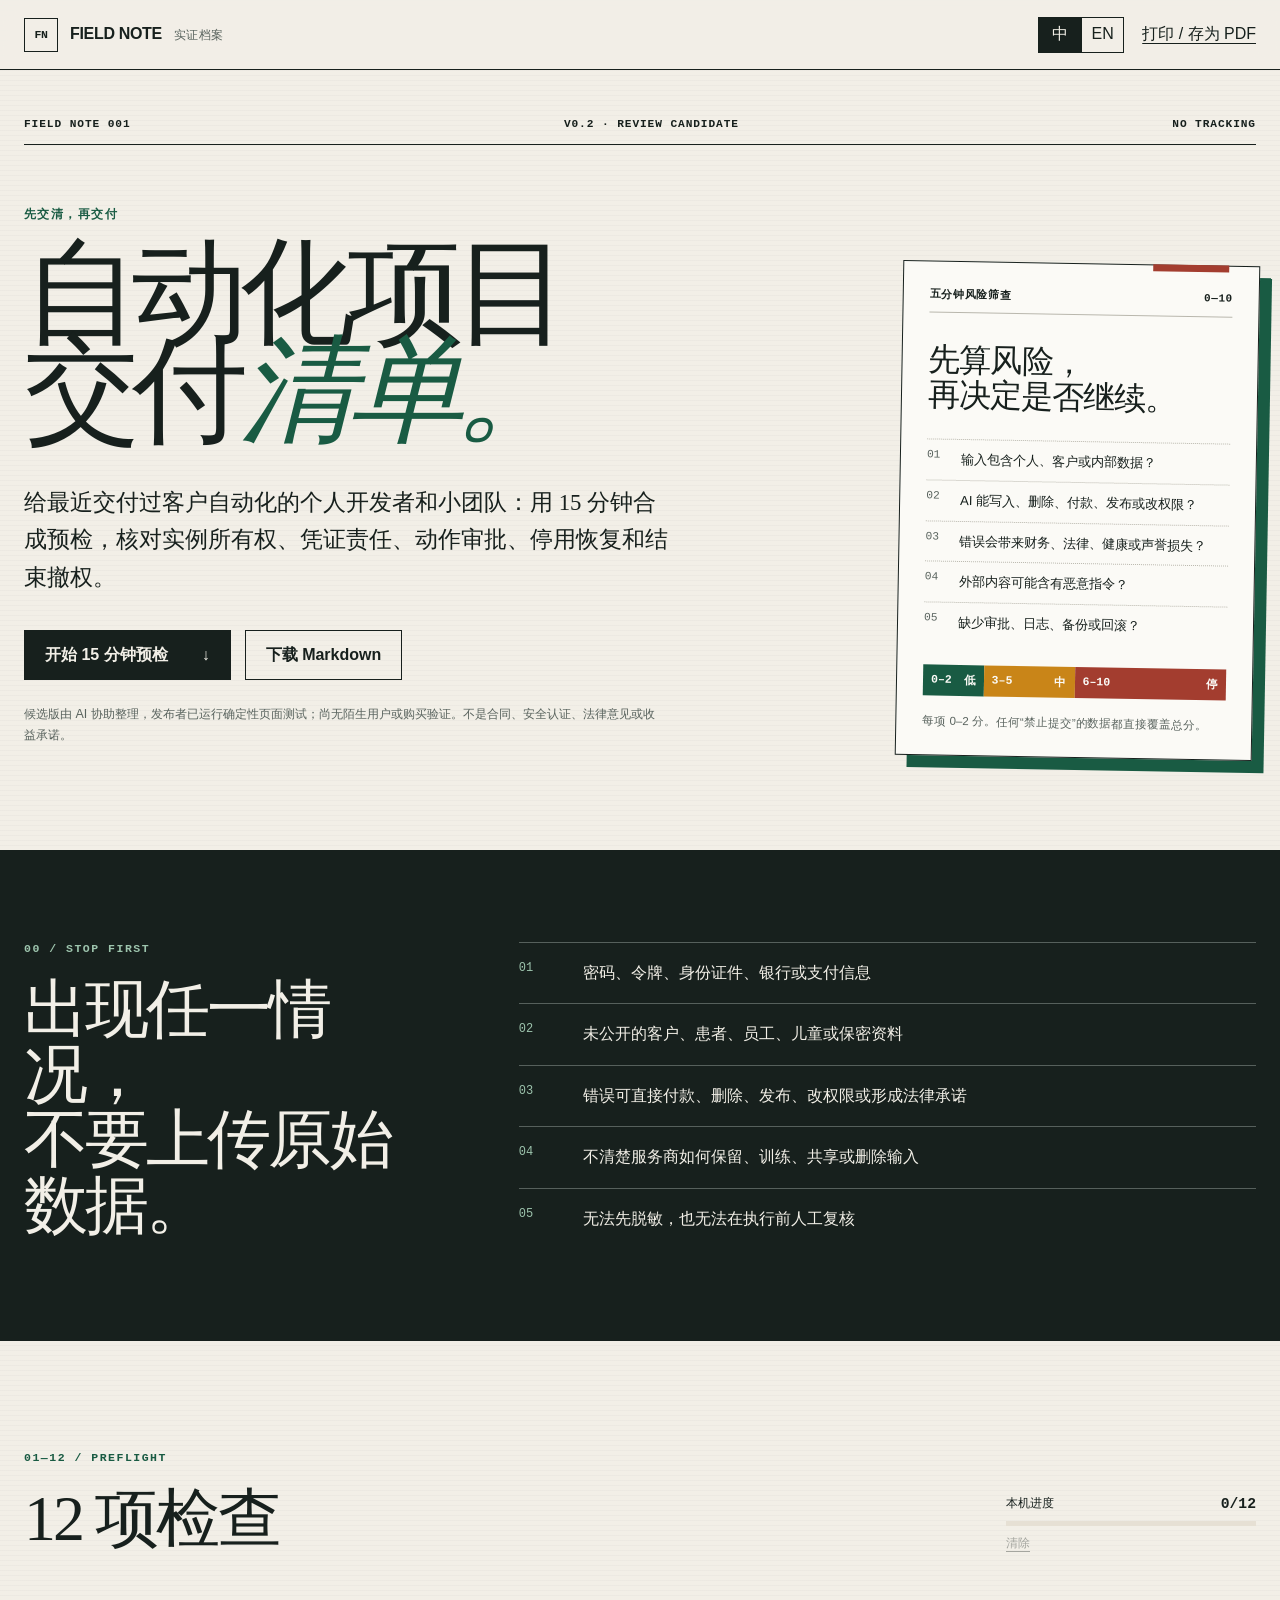
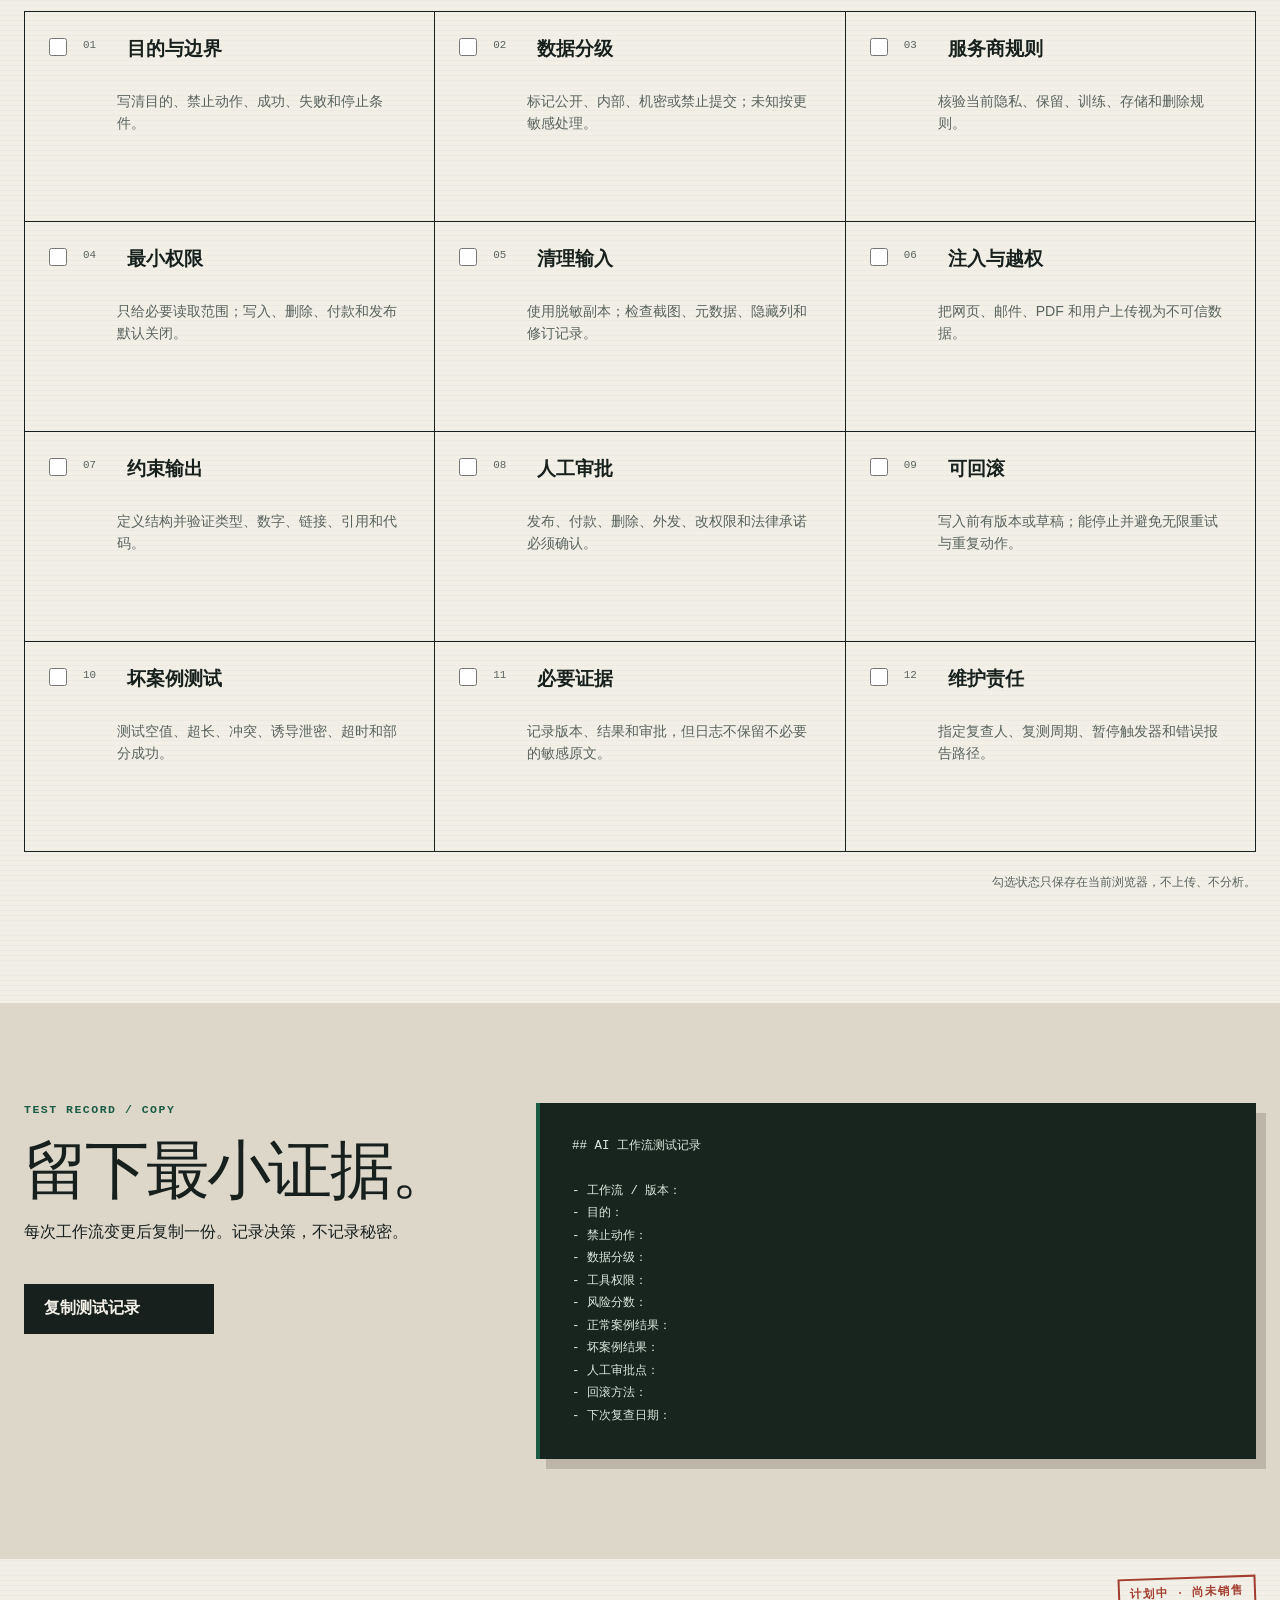
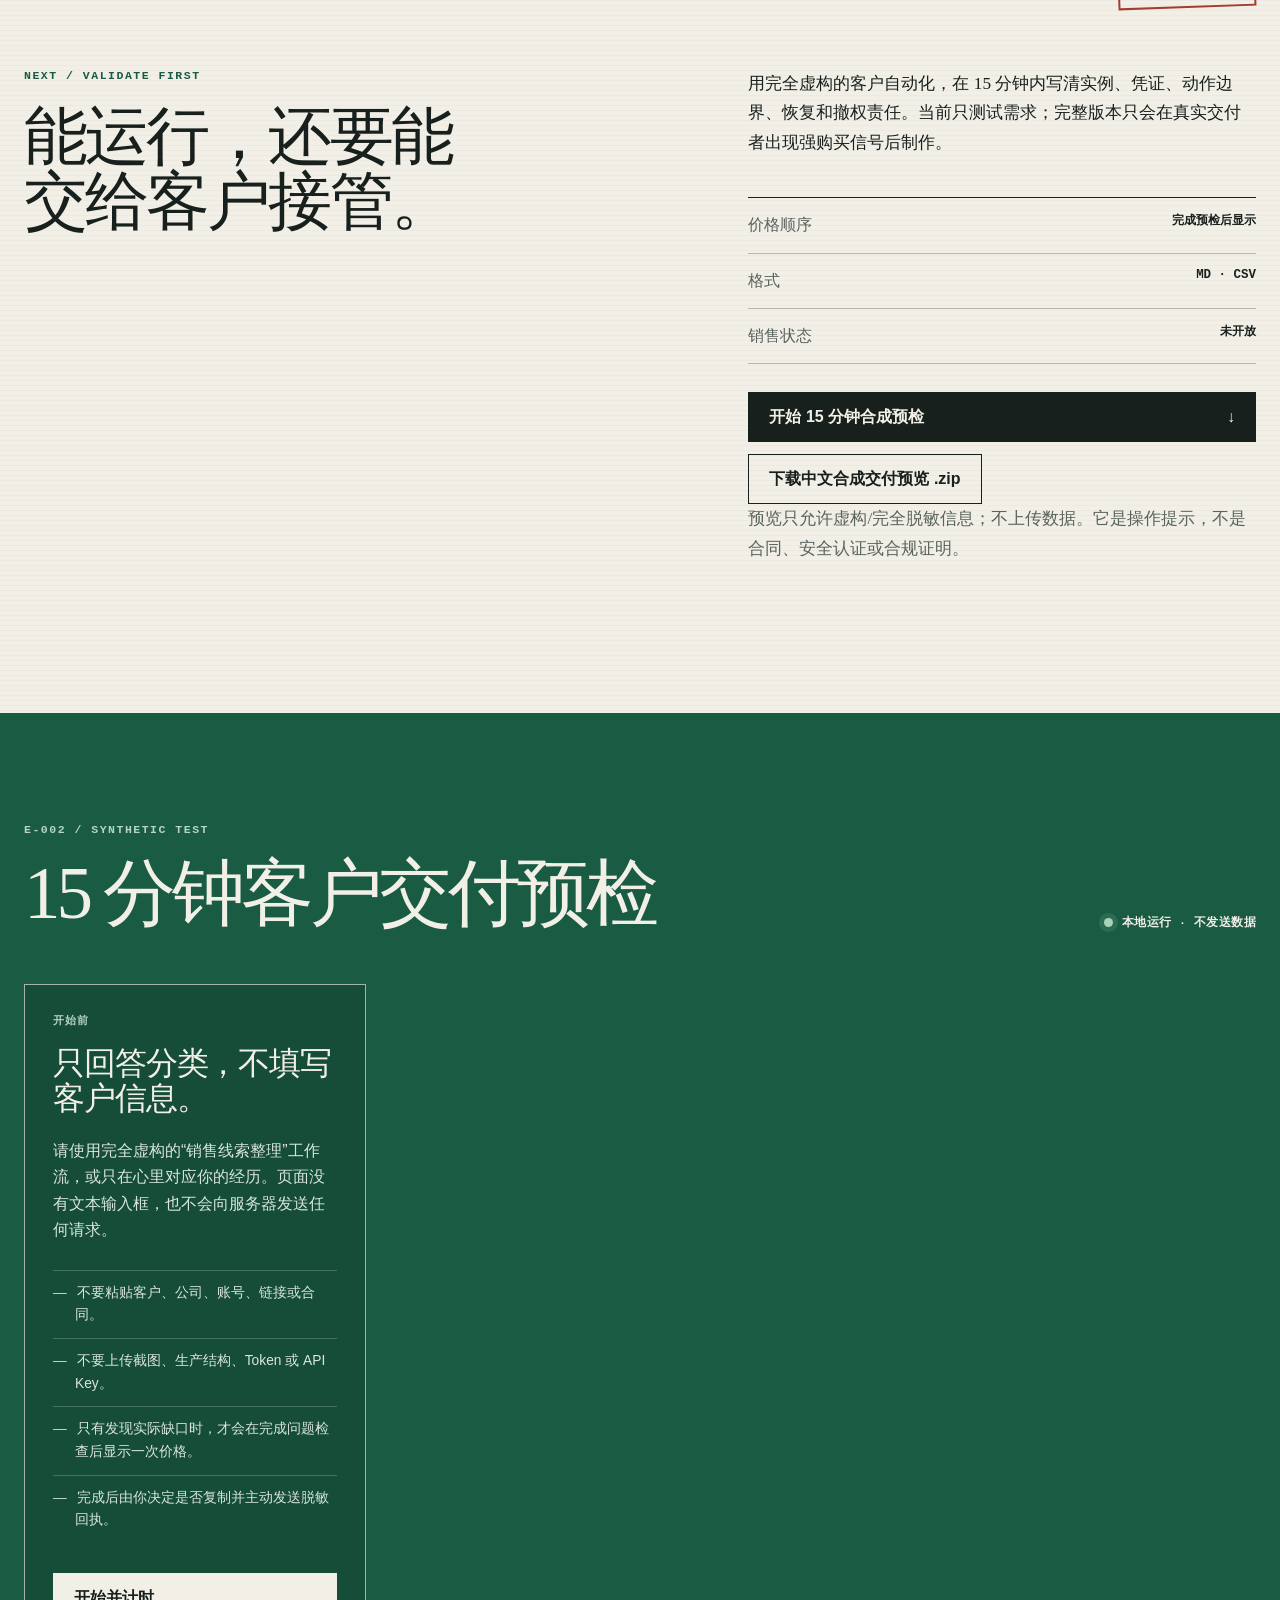
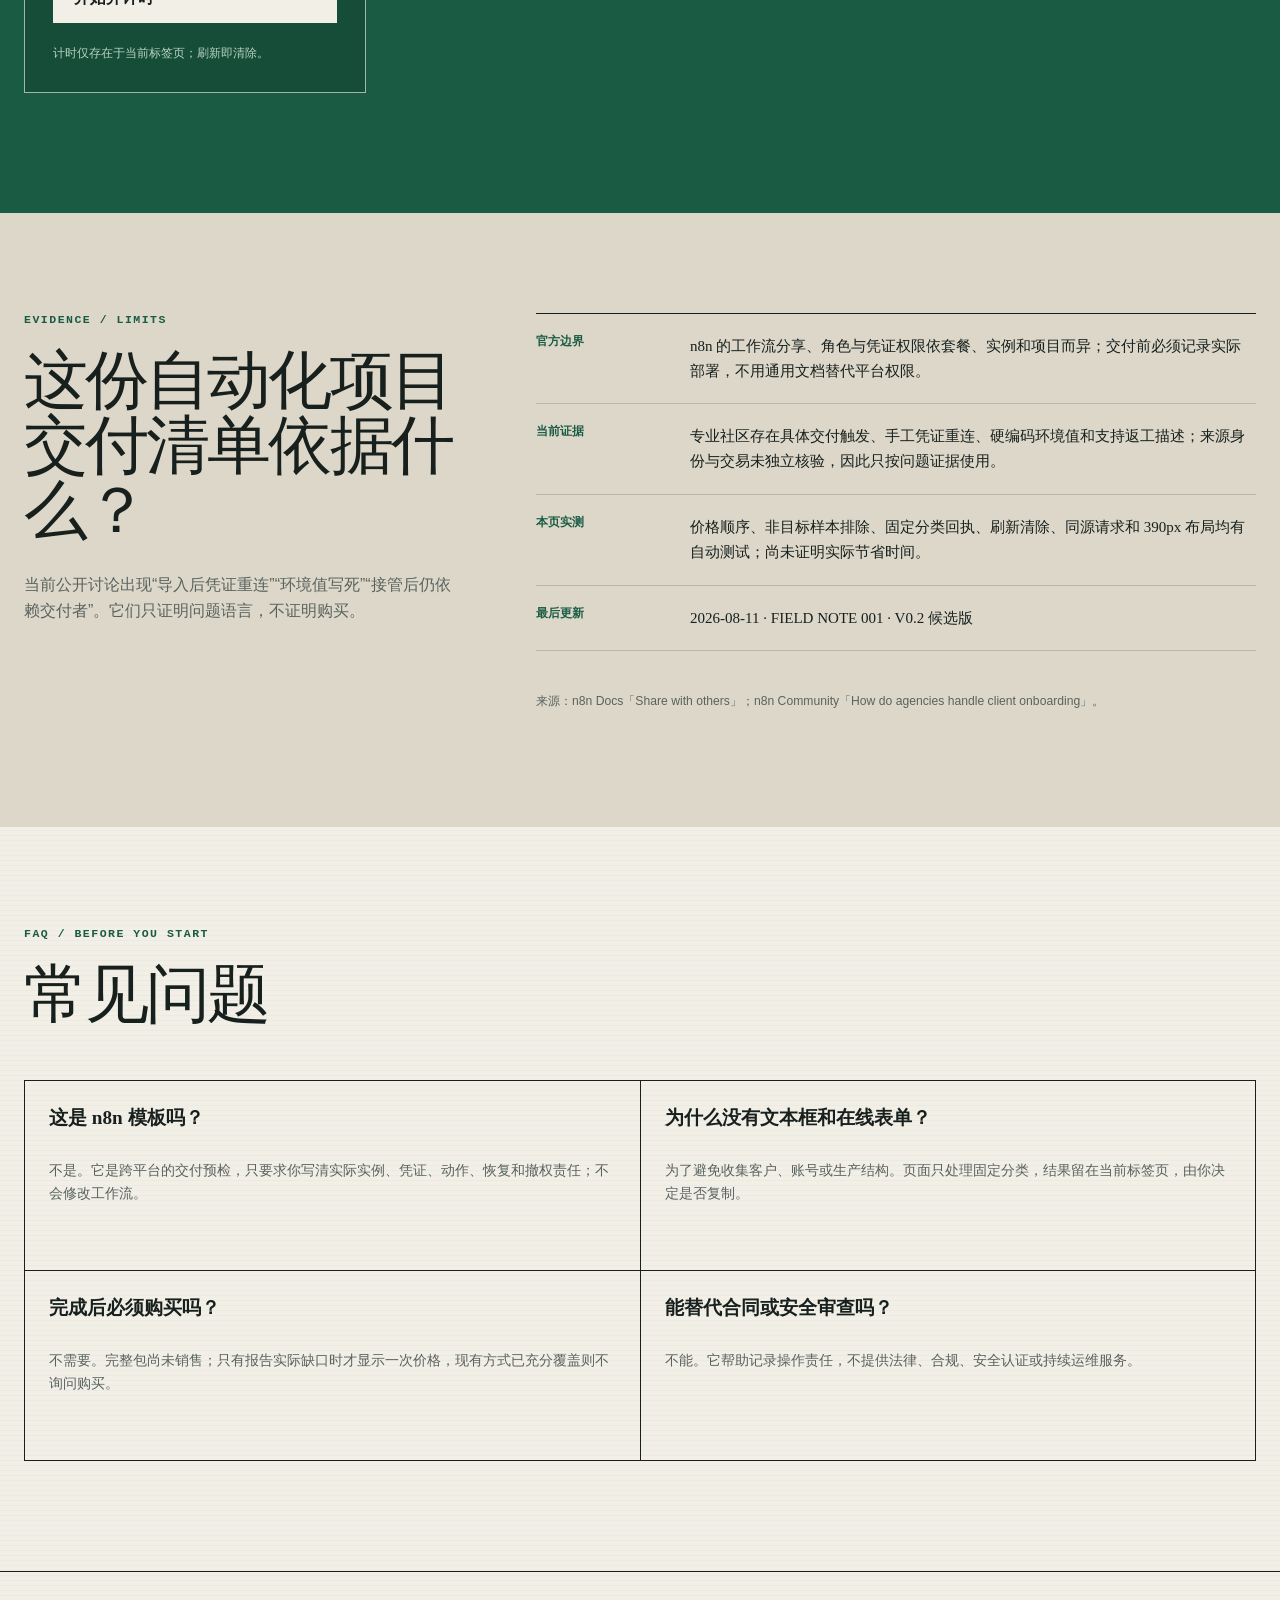
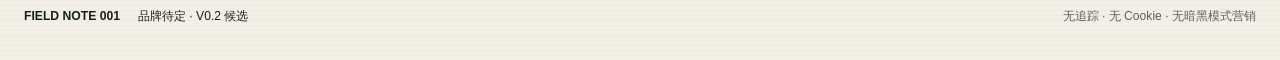
==== commit 2d20edbc: "Publish E-002 v0.2 approved static preview" ====
--- a/index.html
+++ b/index.html
@@ -3,9 +3,20 @@
 <head>
   <meta charset="utf-8">
   <meta name="viewport" content="width=device-width, initial-scale=1">
-  <meta name="description" content="一份隐私优先的 AI 工作流检查表：在连接真实数据、工具和自动化动作前，先检查数据、权限、审批和回滚。">
+  <meta name="description" content="给自动化自由职业者和小团队的客户交付清单：用 15 分钟合成预检核对实例所有权、凭证责任、动作审批、停用恢复与结束撤权。页面不上传数据，完整包尚未销售。">
+  <meta name="robots" content="index,follow,max-snippet:-1,max-image-preview:large">
   <meta name="color-scheme" content="light">
-  <title>实证档案 — 隐私优先 AI 工作流检查表</title>
+  <link rel="canonical" href="https://fieldnote-ops.github.io/privacy-first-ai-checklist/">
+  <meta property="og:type" content="website">
+  <meta property="og:locale" content="zh_CN">
+  <meta property="og:title" content="自动化项目交付清单｜15 分钟客户接管预检">
+  <meta property="og:description" content="核对所有权、凭证、审批、恢复与撤权；只用合成分类，不上传客户数据。">
+  <meta property="og:url" content="https://fieldnote-ops.github.io/privacy-first-ai-checklist/">
+  <meta name="twitter:card" content="summary">
+  <meta name="twitter:title" content="自动化项目交付清单｜15 分钟客户接管预检">
+  <meta name="twitter:description" content="隐私优先、无追踪、价格最后显示的合成交付预检。">
+  <title>自动化项目交付清单｜15 分钟客户接管预检｜实证档案</title>
+  <script type="application/ld+json">{"@context":"https://schema.org","@type":"WebPage","name":"自动化项目交付清单｜15 分钟客户接管预检","description":"给自动化自由职业者和小团队的隐私优先客户交付预检。","url":"https://fieldnote-ops.github.io/privacy-first-ai-checklist/","inLanguage":["zh-CN","en"],"dateModified":"2026-08-11","isAccessibleForFree":true,"about":[{"@type":"Thing","name":"客户自动化交付"},{"@type":"Thing","name":"凭证责任"},{"@type":"Thing","name":"工作流接管"}]}</script>
   <link rel="stylesheet" href="styles.css">
 </head>
 <body>
@@ -32,21 +43,23 @@
     <section class="hero" aria-labelledby="hero-title">
       <div class="hero-kicker" aria-label="文档状态">
         <span>FIELD NOTE 001</span>
-        <span>V0.1 · DRAFT</span>
+        <span>V0.2 · REVIEW CANDIDATE</span>
         <span>NO TRACKING</span>
       </div>
       <div class="hero-grid">
         <div class="hero-copy">
-          <p class="eyebrow" data-copy="zh">先约束，再自动化</p>
-          <p class="eyebrow" data-copy="en" hidden>Constrain before you automate</p>
-          <h1 id="hero-title" data-copy="zh">别让 AI<br>替你<span>越权。</span></h1>
-          <h1 data-copy="en" hidden>Keep AI<br>inside the <span>lines.</span></h1>
-          <p class="lede" data-copy="zh">一份给独立开发者和知识工作者的发布前检查表。在连接真实资料、外部工具或自动动作之前，用 12 步检查数据、权限、审批和回滚。</p>
-          <p class="lede" data-copy="en" hidden>A preflight checklist for solo builders and knowledge workers. Review data, permissions, approvals, and rollback before AI touches real files, tools, or actions.</p>
+          <p class="eyebrow" data-copy="zh">先交清，再交付</p>
+          <p class="eyebrow" data-copy="en" hidden>Make the handoff explicit</p>
+          <h1 id="hero-title">
+            <span class="hero-title-copy" data-copy="zh">自动化项目<br>交付<span class="hero-emphasis">清单。</span></span>
+            <span class="hero-title-copy" data-copy="en" hidden>Client automation<br>handoff <span class="hero-emphasis">preflight.</span></span>
+          </h1>
+          <p class="lede" data-copy="zh">给最近交付过客户自动化的个人开发者和小团队：用 15 分钟合成预检，核对实例所有权、凭证责任、动作审批、停用恢复和结束撤权。</p>
+          <p class="lede" data-copy="en" hidden>A 15-minute synthetic preflight for builders handing client automations over: clarify instance ownership, credential responsibility, approvals, recovery, and access revocation.</p>
           <div class="hero-actions">
-            <a class="primary-action" href="#checklist">
-              <span data-copy="zh">开始检查</span>
-              <span data-copy="en" hidden>Start the check</span>
+            <a class="primary-action" href="#handoff-test">
+              <span data-copy="zh">开始 15 分钟预检</span>
+              <span data-copy="en" hidden>Start the handoff test</span>
               <span aria-hidden="true">↓</span>
             </a>
             <a class="secondary-action" id="download-link" href="downloads/privacy-first-ai-checklist.zh-CN.md" download>
@@ -54,8 +67,8 @@
               <span data-copy="en" hidden>Download Markdown</span>
             </a>
           </div>
-          <p class="disclosure" data-copy="zh">草稿由 AI 协助整理，并需由发布者实测和实质编辑。不是安全认证、法律意见或收益承诺。</p>
-          <p class="disclosure" data-copy="en" hidden>This draft was organized with AI assistance and requires hands-on testing and substantive human editing. It is not a security certification, legal advice, or an income claim.</p>
+          <p class="disclosure" data-copy="zh">候选版由 AI 协助整理，发布者已运行确定性页面测试；尚无陌生用户或购买验证。不是合同、安全认证、法律意见或收益承诺。</p>
+          <p class="disclosure" data-copy="en" hidden>This candidate was organized with AI assistance and passed deterministic page tests; it has no independent-user or purchase validation yet. It is not a contract, certification, legal advice, or income claim.</p>
         </div>
 
         <aside class="risk-sheet" aria-labelledby="risk-title">
@@ -256,7 +269,7 @@
           <ul>
             <li>不要粘贴客户、公司、账号、链接或合同。</li>
             <li>不要上传截图、生产结构、Token 或 API Key。</li>
-            <li>价格只会在完成问题检查后显示一次。</li>
+            <li>只有发现实际缺口时，才会在完成问题检查后显示一次价格。</li>
             <li>完成后由你决定是否复制并主动发送脱敏回执。</li>
           </ul>
           <button class="primary-action" type="button" id="e002-start">开始并计时</button>
@@ -347,10 +360,36 @@
         </form>
       </div>
     </section>
+
+    <section class="evidence-section" aria-labelledby="evidence-title" data-copy="zh">
+      <div>
+        <p class="section-number">EVIDENCE / LIMITS</p>
+        <h2 id="evidence-title">这份自动化项目交付清单依据什么？</h2>
+        <p>当前公开讨论出现“导入后凭证重连”“环境值写死”“接管后仍依赖交付者”。它们只证明问题语言，不证明购买。</p>
+      </div>
+      <dl class="evidence-list">
+        <div><dt>官方边界</dt><dd>n8n 的工作流分享、角色与凭证权限依套餐、实例和项目而异；交付前必须记录实际部署，不用通用文档替代平台权限。</dd></div>
+        <div><dt>当前证据</dt><dd>专业社区存在具体交付触发、手工凭证重连、硬编码环境值和支持返工描述；来源身份与交易未独立核验，因此只按问题证据使用。</dd></div>
+        <div><dt>本页实测</dt><dd>价格顺序、非目标样本排除、固定分类回执、刷新清除、同源请求和 390px 布局均有自动测试；尚未证明实际节省时间。</dd></div>
+        <div><dt>最后更新</dt><dd><time datetime="2026-08-11">2026-08-11</time> · FIELD NOTE 001 · V0.2 候选版</dd></div>
+      </dl>
+      <p class="source-note">来源：n8n Docs「Share with others」；n8n Community「How do agencies handle client onboarding」。</p>
+    </section>
+
+    <section class="faq-section" aria-labelledby="faq-title" data-copy="zh">
+      <p class="section-number">FAQ / BEFORE YOU START</p>
+      <h2 id="faq-title">常见问题</h2>
+      <div class="faq-grid">
+        <article><h3>这是 n8n 模板吗？</h3><p>不是。它是跨平台的交付预检，只要求你写清实际实例、凭证、动作、恢复和撤权责任；不会修改工作流。</p></article>
+        <article><h3>为什么没有文本框和在线表单？</h3><p>为了避免收集客户、账号或生产结构。页面只处理固定分类，结果留在当前标签页，由你决定是否复制。</p></article>
+        <article><h3>完成后必须购买吗？</h3><p>不需要。完整包尚未销售；只有报告实际缺口时才显示一次价格，现有方式已充分覆盖则不询问购买。</p></article>
+        <article><h3>能替代合同或安全审查吗？</h3><p>不能。它帮助记录操作责任，不提供法律、合规、安全认证或持续运维服务。</p></article>
+      </div>
+    </section>
   </main>
 
   <footer>
-    <div><span>FIELD NOTE 001</span><span data-copy="zh">品牌待定 · 实测记录</span><span data-copy="en" hidden>Brand pending · tested record</span></div>
+    <div><span>FIELD NOTE 001</span><span data-copy="zh">品牌待定 · V0.2 候选</span><span data-copy="en" hidden>Brand pending · V0.2 candidate</span></div>
     <p data-copy="zh">无追踪 · 无 Cookie · 无暗黑模式营销</p>
     <p data-copy="en" hidden>No tracking · No cookies · No dark patterns</p>
   </footer>
--- a/styles.css
+++ b/styles.css
@@ -1,255 +1 @@
-:root {
-  --paper: #f2efe7;
-  --paper-deep: #e6e0d4;
-  --ink: #17201d;
-  --muted: #59635e;
-  --line: #b9b7ad;
-  --green: #195b43;
-  --green-light: #d2e0d5;
-  --amber: #c98518;
-  --red: #a33d2f;
-  --white: #fbfaf6;
-  --serif: "Iowan Old Style", "Palatino Linotype", "Noto Serif SC", "Songti SC", Georgia, serif;
-  --sans: "Avenir Next", Avenir, "Noto Sans SC", "PingFang SC", "Microsoft YaHei", sans-serif;
-  --mono: "SFMono-Regular", Consolas, "Liberation Mono", monospace;
-  --max: 1240px;
-}
-
-* { box-sizing: border-box; }
-html { scroll-behavior: smooth; }
-body {
-  margin: 0;
-  color: var(--ink);
-  background:
-    linear-gradient(rgba(23, 32, 29, .025) 1px, transparent 1px),
-    var(--paper);
-  background-size: 100% 5px;
-  font-family: var(--sans);
-  font-size: 16px;
-  line-height: 1.65;
-}
-
-button, a { -webkit-tap-highlight-color: transparent; }
-a { color: inherit; }
-button { font: inherit; color: inherit; }
-:focus-visible { outline: 3px solid var(--amber); outline-offset: 4px; }
-[hidden] { display: none !important; }
-
-.skip-link {
-  position: fixed;
-  top: 10px;
-  left: 10px;
-  z-index: 100;
-  padding: 8px 12px;
-  background: var(--ink);
-  color: var(--white);
-  transform: translateY(-160%);
-}
-.skip-link:focus { transform: translateY(0); }
-
-.site-header {
-  position: sticky;
-  top: 0;
-  z-index: 20;
-  display: flex;
-  align-items: center;
-  justify-content: space-between;
-  min-height: 70px;
-  padding: 0 max(24px, calc((100vw - var(--max)) / 2));
-  border-bottom: 1px solid var(--ink);
-  background: rgba(242, 239, 231, .94);
-  backdrop-filter: blur(12px);
-}
-.wordmark { display: flex; gap: 12px; align-items: center; font-weight: 650; text-decoration: none; letter-spacing: -.02em; }
-.wordmark b { margin-left: 8px; color: var(--muted); font-size: .78rem; font-weight: 550; letter-spacing: .02em; }
-.wordmark-mark { display: grid; place-items: center; width: 34px; height: 34px; border: 1px solid var(--ink); font: 700 .72rem var(--mono); }
-.header-actions { display: flex; align-items: center; gap: 18px; }
-.language-switch { display: flex; border: 1px solid var(--ink); }
-.lang-button { width: 42px; min-height: 34px; border: 0; background: transparent; cursor: pointer; }
-.lang-button + .lang-button { border-left: 1px solid var(--ink); }
-.lang-button.is-active { background: var(--ink); color: var(--paper); }
-.text-button, .reset-button { border: 0; padding: 0; background: transparent; text-decoration: underline; text-underline-offset: 4px; cursor: pointer; }
-.text-button:hover, .reset-button:hover { color: var(--green); }
-
-main, footer { overflow: hidden; }
-.hero, .preflight, .checklist-section, .test-record, .planned-product, .handoff-test, footer { padding-left: max(24px, calc((100vw - var(--max)) / 2)); padding-right: max(24px, calc((100vw - var(--max)) / 2)); }
-.hero { padding-top: 48px; padding-bottom: 92px; }
-.hero-kicker { display: flex; justify-content: space-between; gap: 20px; padding-bottom: 14px; border-bottom: 1px solid var(--ink); font: 600 .7rem var(--mono); letter-spacing: .08em; }
-.hero-grid { display: grid; grid-template-columns: minmax(0, 1.38fr) minmax(320px, .62fr); gap: 80px; align-items: end; padding-top: 62px; }
-.eyebrow, .section-number { margin: 0 0 22px; color: var(--green); font: 700 .72rem var(--mono); letter-spacing: .13em; text-transform: uppercase; }
-.hero h1 { max-width: 770px; margin: 0; font: 500 clamp(4rem, 9.1vw, 8.8rem)/.84 var(--serif); letter-spacing: -.07em; }
-.hero h1 span { color: var(--green); font-style: italic; }
-.lede { max-width: 650px; margin: 44px 0 0; font: 400 clamp(1.1rem, 2vw, 1.42rem)/1.65 var(--serif); }
-.hero-actions { display: flex; flex-wrap: wrap; gap: 14px; margin-top: 34px; }
-.primary-action, .secondary-action { display: inline-flex; min-height: 50px; align-items: center; justify-content: space-between; gap: 34px; padding: 0 20px; border: 1px solid var(--ink); text-decoration: none; font-weight: 650; cursor: pointer; }
-.primary-action { min-width: 190px; color: var(--paper); background: var(--ink); }
-.primary-action:hover { background: var(--green); }
-.secondary-action:hover { background: var(--green-light); }
-.disclosure { max-width: 640px; margin-top: 24px; color: var(--muted); font-size: .78rem; }
-
-.risk-sheet { position: relative; padding: 26px 26px 24px; border: 1px solid var(--ink); background: var(--white); box-shadow: 12px 12px 0 var(--green); transform: rotate(1deg); }
-.risk-sheet::before { content: ""; position: absolute; top: -1px; right: 30px; width: 76px; height: 7px; background: var(--red); }
-.sheet-topline { display: flex; justify-content: space-between; padding-bottom: 10px; border-bottom: 1px solid var(--line); font: 650 .68rem var(--mono); letter-spacing: .06em; text-transform: uppercase; }
-.risk-sheet h2 { margin: 30px 0 26px; font: 500 2rem/1.1 var(--serif); letter-spacing: -.03em; }
-.risk-list { margin: 0; padding: 0; list-style: none; counter-reset: risk; }
-.risk-list li { counter-increment: risk; display: grid; grid-template-columns: 24px 1fr; gap: 10px; padding: 9px 0; border-top: 1px dotted var(--line); font-size: .82rem; }
-.risk-list li::before { content: counter(risk, decimal-leading-zero); color: var(--muted); font: .7rem var(--mono); }
-.risk-scale { display: grid; grid-template-columns: 2fr 3fr 5fr; margin-top: 22px; color: var(--white); font: 700 .72rem var(--mono); }
-.risk-scale span { display: flex; justify-content: space-between; padding: 8px; }
-.risk-low { background: var(--green); }.risk-mid { background: var(--amber); }.risk-high { background: var(--red); }
-.risk-scale b { text-transform: uppercase; }
-.risk-sheet > p { margin: 16px 0 0; color: var(--muted); font-size: .72rem; }
-
-.preflight { display: grid; grid-template-columns: .72fr 1.28fr; gap: 80px; padding-top: 92px; padding-bottom: 92px; color: var(--paper); background: var(--ink); }
-.preflight h2, .checklist-heading h2, .record-intro h2, .planned-product h2 { margin: 0; font: 500 clamp(2.5rem, 5vw, 4.8rem)/1.02 var(--serif); letter-spacing: -.045em; }
-.preflight .section-number { color: #9dc4ad; }
-.stop-list { margin: 0; padding: 0; list-style: none; }
-.stop-list li { display: grid; grid-template-columns: 42px 1fr; gap: 22px; padding: 18px 0; border-top: 1px solid #56605c; font: 400 1.02rem/1.5 var(--serif); }
-.stop-list li span { color: #9dc4ad; font: .75rem var(--mono); }
-
-.checklist-section { padding-top: 110px; padding-bottom: 110px; }
-.checklist-heading { display: flex; justify-content: space-between; align-items: end; gap: 40px; margin-bottom: 60px; }
-.progress-box { width: 250px; font: .72rem var(--mono); }
-.progress-box strong { float: right; font-size: .92rem; }
-.progress-track { clear: both; height: 5px; margin: 10px 0; background: var(--paper-deep); }
-.progress-track i { display: block; width: 0; height: 100%; background: var(--green); transition: width .25s ease; }
-.reset-button:disabled { opacity: .35; cursor: not-allowed; }
-.check-grid { display: grid; grid-template-columns: repeat(3, 1fr); border-top: 1px solid var(--ink); border-left: 1px solid var(--ink); }
-.check-item { min-height: 210px; padding: 24px; border-right: 1px solid var(--ink); border-bottom: 1px solid var(--ink); transition: background .18s ease, color .18s ease; }
-.check-item:has(input:checked) { color: var(--white); background: var(--green); }
-.check-item label { display: grid; grid-template-columns: 24px 34px 1fr; align-items: start; gap: 10px; font: 600 1.16rem/1.35 var(--serif); cursor: pointer; }
-.check-item input { width: 18px; height: 18px; margin: 2px 0 0; accent-color: var(--amber); }
-.check-number { padding-top: 3px; color: var(--muted); font: .68rem var(--mono); }
-.check-item:has(input:checked) .check-number { color: #c7dfd2; }
-.check-item p { margin: 30px 0 0 68px; color: var(--muted); font-size: .88rem; line-height: 1.55; }
-.check-item:has(input:checked) p { color: #dbe9e0; }
-.local-note { margin: 20px 0 0; color: var(--muted); font-size: .78rem; text-align: right; }
-
-.test-record { display: grid; grid-template-columns: .75fr 1.25fr; gap: 80px; padding-top: 100px; padding-bottom: 100px; background: #ddd7ca; }
-.record-intro > p:not(.section-number):not(.copy-status) { max-width: 440px; }
-.copy-button { margin-top: 22px; border: 0; }
-.copy-status { min-height: 1.6em; color: var(--green); font: .74rem var(--mono); }
-.test-record pre { margin: 0; padding: 32px; overflow-x: auto; border-left: 4px solid var(--green); color: #dbe8df; background: #18251f; font: .78rem/1.8 var(--mono); box-shadow: 10px 10px 0 #bdb5a7; }
-
-.planned-product { position: relative; display: grid; grid-template-columns: 1fr .8fr; gap: 90px; padding-top: 110px; padding-bottom: 110px; }
-.status-stamp { position: absolute; top: 18px; right: max(24px, calc((100vw - var(--max)) / 2)); margin: 0; padding: 6px 10px; border: 2px solid var(--red); color: var(--red); font: 700 .72rem var(--mono); letter-spacing: .08em; transform: rotate(-2deg); }
-.product-details > p { max-width: 530px; margin: 0 0 40px; font: 1.08rem/1.7 var(--serif); }
-.product-details dl { margin: 0; border-top: 1px solid var(--ink); }
-.product-details dl div { display: flex; justify-content: space-between; padding: 14px 0; border-bottom: 1px solid var(--line); }
-.product-details dt { color: var(--muted); }.product-details dd { margin: 0; font: 650 .78rem var(--mono); }
-.product-test-action { width: 100%; margin: 28px 0 12px; }
-
-.handoff-test { padding-top: 110px; padding-bottom: 120px; color: var(--paper); background: var(--green); }
-.handoff-test .section-number { color: #b7d3c2; }
-.handoff-test-heading { display: flex; justify-content: space-between; align-items: end; gap: 40px; margin-bottom: 54px; }
-.handoff-test-heading h2 { margin: 0; max-width: 760px; font: 500 clamp(2.8rem, 5.7vw, 5.5rem)/.98 var(--serif); letter-spacing: -.055em; }
-.test-state { display: flex; align-items: center; gap: 9px; margin: 0; font: 700 .72rem var(--mono); letter-spacing: .04em; text-transform: uppercase; }
-.test-state span { width: 9px; height: 9px; border-radius: 50%; background: #a9d2b8; box-shadow: 0 0 0 5px rgba(169, 210, 184, .14); }
-.handoff-test-layout { display: grid; grid-template-columns: minmax(260px, .58fr) minmax(0, 1.42fr); gap: 54px; align-items: start; }
-.handoff-brief { position: sticky; top: 98px; padding: 28px; border: 1px solid rgba(242, 239, 231, .65); background: rgba(16, 58, 43, .42); }
-.brief-label { margin: 0 0 18px; color: #b7d3c2; font: 700 .7rem var(--mono); letter-spacing: .1em; text-transform: uppercase; }
-.handoff-brief h3 { margin: 0 0 22px; font: 500 2rem/1.1 var(--serif); letter-spacing: -.035em; }
-.handoff-brief > p:not(.brief-label):not(.local-note) { color: #d9e5dc; }
-.handoff-brief ul { margin: 26px 0 30px; padding: 0; list-style: none; }
-.handoff-brief li { padding: 11px 0 11px 22px; border-top: 1px solid rgba(242, 239, 231, .22); color: #d9e5dc; font-size: .86rem; }
-.handoff-brief li::before { content: "—"; margin-left: -22px; margin-right: 10px; color: #b7d3c2; }
-.handoff-brief .primary-action { width: 100%; color: var(--ink); background: var(--paper); border-color: var(--paper); }
-.handoff-brief .primary-action:hover { background: #b7d3c2; }
-.handoff-test .local-note { color: #b7d3c2; text-align: left; }
-
-.handoff-form { min-width: 0; color: var(--ink); background: var(--paper); }
-.handoff-progress { position: sticky; top: 70px; z-index: 10; display: flex; justify-content: space-between; padding: 12px 22px; border: 1px solid var(--ink); background: rgba(242, 239, 231, .96); font: 700 .7rem var(--mono); letter-spacing: .06em; text-transform: uppercase; backdrop-filter: blur(10px); }
-.handoff-form > fieldset, .price-stage > fieldset { margin: 0; padding: 28px; border: 0; border-right: 1px solid var(--ink); border-bottom: 1px solid var(--ink); border-left: 1px solid var(--ink); }
-.handoff-form legend, .price-stage legend { width: 100%; margin: 0 0 20px; padding: 0; font: 600 1.22rem/1.35 var(--serif); }
-.handoff-form legend span, .price-stage legend span { display: inline-block; min-width: 34px; color: var(--green); font: 700 .68rem var(--mono); }
-.choice-row { display: flex; align-items: flex-start; gap: 12px; padding: 13px 14px; border-top: 1px solid var(--line); cursor: pointer; }
-.choice-row:last-of-type { border-bottom: 1px solid var(--line); }
-.choice-row:has(input:checked) { background: var(--green-light); }
-.choice-row input, .choice-card input { flex: 0 0 auto; width: 18px; height: 18px; margin: 3px 0 0; accent-color: var(--green); }
-.choice-grid { display: grid; grid-template-columns: repeat(2, 1fr); border-top: 1px solid var(--ink); border-left: 1px solid var(--ink); }
-.choice-card { min-height: 126px; padding: 18px; border-right: 1px solid var(--ink); border-bottom: 1px solid var(--ink); cursor: pointer; }
-.choice-card:has(input:checked) { color: var(--white); background: var(--green); }
-.choice-card b { display: block; margin: -22px 0 12px 30px; font: 600 1rem var(--serif); }
-.choice-card small { display: block; margin-left: 30px; color: var(--muted); font-size: .76rem; line-height: 1.5; }
-.choice-card:has(input:checked) small { color: #dce9e1; }
-.choice-grid-compact .choice-card { min-height: 74px; }
-.field-note { min-height: 1.5em; margin: 16px 0 0; color: var(--muted); font-size: .78rem; }
-#e002-ineligible { color: var(--red); font-weight: 650; }
-#e002-show-price, #e002-build-receipt { margin-top: 24px; }
-#e002-show-price:disabled, #e002-build-receipt:disabled { opacity: .38; cursor: not-allowed; }
-
-.price-stage { margin: 0; border: 0; }
-.price-stage > .section-number { margin: 0; padding: 28px 28px 0; color: var(--green); }
-.price-line { display: grid; grid-template-columns: 1fr auto; gap: 30px; align-items: end; padding: 22px 28px 30px; border-right: 1px solid var(--ink); border-bottom: 1px solid var(--ink); border-left: 1px solid var(--ink); }
-.price-line h3 { margin: 0; font: 500 clamp(2rem, 4vw, 3.4rem)/1 var(--serif); letter-spacing: -.04em; }
-.price-line p { max-width: 560px; margin: 18px 0 0; color: var(--muted); font-size: .84rem; }
-.price-line > strong { color: var(--green); font: 500 clamp(3rem, 6vw, 5.4rem)/.85 var(--serif); letter-spacing: -.06em; }
-.price-stage > .primary-action { margin: 24px 28px 30px; }
-
-.receipt-stage { display: grid; grid-template-columns: .7fr 1.3fr; gap: 28px; margin: 0; padding: 30px 28px; border: 1px solid var(--ink); border-top: 0; background: #ddd7ca; }
-.receipt-stage h3 { margin: 0; font: 500 1.9rem/1.1 var(--serif); letter-spacing: -.035em; }
-.receipt-stage p:not(.section-number):not(.copy-status) { color: var(--muted); font-size: .82rem; }
-.receipt-stage pre { min-width: 0; margin: 0; padding: 22px; overflow-x: auto; color: #dbe8df; background: #18251f; font: .72rem/1.7 var(--mono); white-space: pre-wrap; word-break: break-word; }
-.receipt-actions { grid-column: 2; display: flex; align-items: center; gap: 22px; }
-.receipt-stage .copy-status { grid-column: 2; margin: 0; color: var(--green); }
-
-footer { display: flex; justify-content: space-between; gap: 30px; padding-top: 34px; padding-bottom: 34px; border-top: 1px solid var(--ink); font-size: .76rem; }
-footer div { display: flex; gap: 18px; } footer div span:first-child { font-weight: 750; } footer p { margin: 0; color: var(--muted); }
-
-@media (max-width: 900px) {
-  .hero-grid, .preflight, .test-record, .planned-product, .handoff-test-layout { grid-template-columns: 1fr; gap: 58px; }
-  .hero h1 { font-size: clamp(4rem, 16vw, 7rem); }
-  .risk-sheet { max-width: 560px; }
-  .check-grid { grid-template-columns: repeat(2, 1fr); }
-  .handoff-brief { position: static; }
-}
-
-@media (max-width: 620px) {
-  .site-header { min-height: 62px; padding-left: 16px; padding-right: 16px; }
-  .wordmark b, .text-button { display: none; }
-  .hero, .preflight, .checklist-section, .test-record, .planned-product, .handoff-test, footer { padding-left: 18px; padding-right: 18px; }
-  .hero { padding-top: 28px; padding-bottom: 64px; }
-  .hero-kicker span:nth-child(2) { display: none; }
-  .hero-grid { padding-top: 44px; gap: 46px; }
-  .hero h1 { font-size: clamp(3.7rem, 19vw, 5.5rem); }
-  .lede { margin-top: 30px; }
-  .hero-actions { flex-direction: column; }
-  .primary-action, .secondary-action { width: 100%; }
-  .risk-sheet { margin-right: 10px; padding: 22px; box-shadow: 8px 8px 0 var(--green); }
-  .preflight, .test-record { padding-top: 72px; padding-bottom: 72px; }
-  .checklist-section, .planned-product, .handoff-test { padding-top: 78px; padding-bottom: 78px; }
-  .checklist-heading { align-items: start; flex-direction: column; margin-bottom: 36px; }
-  .progress-box { width: 100%; }
-  .check-grid { grid-template-columns: 1fr; }
-  .check-item { min-height: 170px; }
-  .test-record pre { margin-right: 8px; padding: 22px; font-size: .69rem; }
-  .planned-product { gap: 42px; }
-  .status-stamp { position: static; justify-self: start; }
-  .handoff-test-heading { align-items: start; flex-direction: column; }
-  .choice-grid, .price-line, .receipt-stage { grid-template-columns: 1fr; }
-  .choice-card { min-height: 105px; }
-  .price-line > strong { justify-self: start; }
-  .receipt-actions, .receipt-stage .copy-status { grid-column: 1; }
-  .receipt-actions { align-items: stretch; flex-direction: column; }
-  footer, footer div { flex-direction: column; gap: 8px; }
-}
-
-@media (prefers-reduced-motion: reduce) {
-  html { scroll-behavior: auto; }
-  *, *::before, *::after { transition: none !important; }
-}
-
-@media print {
-  body { background: white; font-size: 11pt; }
-  .site-header, .hero-actions, .disclosure, .copy-button, .copy-status, .planned-product, .handoff-test, footer, .reset-button { display: none !important; }
-  .hero, .preflight, .checklist-section, .test-record { padding: 24pt 0; }
-  .hero-grid, .preflight, .test-record { grid-template-columns: 1fr; gap: 22pt; }
-  .hero h1 { font-size: 46pt; }
-  .risk-sheet { box-shadow: none; transform: none; }
-  .preflight { color: black; background: white; border-top: 2px solid black; border-bottom: 2px solid black; }
-  .preflight .section-number, .stop-list li span { color: black; }
-  .check-grid { grid-template-columns: repeat(2, 1fr); }
-  .check-item { min-height: 125pt; break-inside: avoid; }
-  .test-record { background: white; }
-  .test-record pre { color: black; background: white; box-shadow: none; border: 1px solid black; }
-}
+:root{--paper:#f2efe7;--paper-deep:#e6e0d4;--ink:#17201d;--muted:#59635e;--line:#b9b7ad;--green:#195b43;--green-light:#d2e0d5;--amber:#c98518;--red:#a33d2f;--white:#fbfaf6;--serif:"Iowan Old Style","Palatino Linotype","Noto Serif SC","Songti SC",Georgia,serif;--sans:"Avenir Next",Avenir,"Noto Sans SC","PingFang SC","Microsoft YaHei",sans-serif;--mono:"SFMono-Regular",Consolas,"Liberation Mono",monospace;--max:1240px}*{box-sizing:border-box}html{scroll-behavior:smooth}body{margin:0;color:var(--ink);background:linear-gradient(rgba(23,32,29,.025) 1px,transparent 1px),var(--paper);background-size:100% 5px;font-family:var(--sans);font-size:16px;line-height:1.65}button,a{-webkit-tap-highlight-color:transparent}a{color:inherit}button{font:inherit;color:inherit}:focus-visible{outline:3px solid var(--amber);outline-offset:4px}[hidden]{display:none !important}.skip-link{position:fixed;top:10px;left:10px;z-index:100;padding:8px 12px;background:var(--ink);color:var(--white);transform:translateY(-160%)}.skip-link:focus{transform:translateY(0)}.site-header{position:sticky;top:0;z-index:20;display:flex;align-items:center;justify-content:space-between;min-height:70px;padding:0 max(24px,calc((100vw - var(--max)) / 2));border-bottom:1px solid var(--ink);background:rgba(242,239,231,.94);backdrop-filter:blur(12px)}.wordmark{display:flex;gap:12px;align-items:center;font-weight:650;text-decoration:none;letter-spacing:-.02em}.wordmark b{margin-left:8px;color:var(--muted);font-size:.78rem;font-weight:550;letter-spacing:.02em}.wordmark-mark{display:grid;place-items:center;width:34px;height:34px;border:1px solid var(--ink);font:700 .72rem var(--mono)}.header-actions{display:flex;align-items:center;gap:18px}.language-switch{display:flex;border:1px solid var(--ink)}.lang-button{width:42px;min-height:34px;border:0;background:transparent;cursor:pointer}.lang-button + .lang-button{border-left:1px solid var(--ink)}.lang-button.is-active{background:var(--ink);color:var(--paper)}.text-button,.reset-button{border:0;padding:0;background:transparent;text-decoration:underline;text-underline-offset:4px;cursor:pointer}.text-button:hover,.reset-button:hover{color:var(--green)}main,footer{overflow:hidden}.hero,.preflight,.checklist-section,.test-record,.planned-product,.handoff-test,.evidence-section,.faq-section,footer{padding-left:max(24px,calc((100vw - var(--max)) / 2));padding-right:max(24px,calc((100vw - var(--max)) / 2))}.hero{padding-top:48px;padding-bottom:92px}.hero-kicker{display:flex;justify-content:space-between;gap:20px;padding-bottom:14px;border-bottom:1px solid var(--ink);font:600 .7rem var(--mono);letter-spacing:.08em}.hero-grid{display:grid;grid-template-columns:minmax(0,1.38fr) minmax(320px,.62fr);gap:80px;align-items:end;padding-top:62px}.eyebrow,.section-number{margin:0 0 22px;color:var(--green);font:700 .72rem var(--mono);letter-spacing:.13em;text-transform:uppercase}.hero h1{max-width:770px;margin:0;font:500 clamp(4rem,9.1vw,8.8rem)/.84 var(--serif);letter-spacing:-.07em}.hero h1 .hero-title-copy{color:inherit;font-style:normal}.hero h1 .hero-emphasis{color:var(--green);font-style:italic}.lede{max-width:650px;margin:44px 0 0;font:400 clamp(1.1rem,2vw,1.42rem)/1.65 var(--serif)}.hero-actions{display:flex;flex-wrap:wrap;gap:14px;margin-top:34px}.primary-action,.secondary-action{display:inline-flex;min-height:50px;align-items:center;justify-content:space-between;gap:34px;padding:0 20px;border:1px solid var(--ink);text-decoration:none;font-weight:650;cursor:pointer}.primary-action{min-width:190px;color:var(--paper);background:var(--ink)}.primary-action:hover{background:var(--green)}.secondary-action:hover{background:var(--green-light)}.disclosure{max-width:640px;margin-top:24px;color:var(--muted);font-size:.78rem}.risk-sheet{position:relative;padding:26px 26px 24px;border:1px solid var(--ink);background:var(--white);box-shadow:12px 12px 0 var(--green);transform:rotate(1deg)}.risk-sheet::before{content:"";position:absolute;top:-1px;right:30px;width:76px;height:7px;background:var(--red)}.sheet-topline{display:flex;justify-content:space-between;padding-bottom:10px;border-bottom:1px solid var(--line);font:650 .68rem var(--mono);letter-spacing:.06em;text-transform:uppercase}.risk-sheet h2{margin:30px 0 26px;font:500 2rem/1.1 var(--serif);letter-spacing:-.03em}.risk-list{margin:0;padding:0;list-style:none;counter-reset:risk}.risk-list li{counter-increment:risk;display:grid;grid-template-columns:24px 1fr;gap:10px;padding:9px 0;border-top:1px dotted var(--line);font-size:.82rem}.risk-list li::before{content:counter(risk,decimal-leading-zero);color:var(--muted);font:.7rem var(--mono)}.risk-scale{display:grid;grid-template-columns:2fr 3fr 5fr;margin-top:22px;color:var(--white);font:700 .72rem var(--mono)}.risk-scale span{display:flex;justify-content:space-between;padding:8px}.risk-low{background:var(--green)}.risk-mid{background:var(--amber)}.risk-high{background:var(--red)}.risk-scale b{text-transform:uppercase}.risk-sheet>p{margin:16px 0 0;color:var(--muted);font-size:.72rem}.preflight{display:grid;grid-template-columns:.72fr 1.28fr;gap:80px;padding-top:92px;padding-bottom:92px;color:var(--paper);background:var(--ink)}.preflight h2,.checklist-heading h2,.record-intro h2,.planned-product h2{margin:0;font:500 clamp(2.5rem,5vw,4.8rem)/1.02 var(--serif);letter-spacing:-.045em}.preflight .section-number{color:#9dc4ad}.stop-list{margin:0;padding:0;list-style:none}.stop-list li{display:grid;grid-template-columns:42px 1fr;gap:22px;padding:18px 0;border-top:1px solid #56605c;font:400 1.02rem/1.5 var(--serif)}.stop-list li span{color:#9dc4ad;font:.75rem var(--mono)}.checklist-section{padding-top:110px;padding-bottom:110px}.checklist-heading{display:flex;justify-content:space-between;align-items:end;gap:40px;margin-bottom:60px}.progress-box{width:250px;font:.72rem var(--mono)}.progress-box strong{float:right;font-size:.92rem}.progress-track{clear:both;height:5px;margin:10px 0;background:var(--paper-deep)}.progress-track i{display:block;width:0;height:100%;background:var(--green);transition:width .25s ease}.reset-button:disabled{opacity:.35;cursor:not-allowed}.check-grid{display:grid;grid-template-columns:repeat(3,1fr);border-top:1px solid var(--ink);border-left:1px solid var(--ink)}.check-item{min-height:210px;padding:24px;border-right:1px solid var(--ink);border-bottom:1px solid var(--ink);transition:background .18s ease,color .18s ease}.check-item:has(input:checked){color:var(--white);background:var(--green)}.check-item label{display:grid;grid-template-columns:24px 34px 1fr;align-items:start;gap:10px;font:600 1.16rem/1.35 var(--serif);cursor:pointer}.check-item input{width:18px;height:18px;margin:2px 0 0;accent-color:var(--amber)}.check-number{padding-top:3px;color:var(--muted);font:.68rem var(--mono)}.check-item:has(input:checked) .check-number{color:#c7dfd2}.check-item p{margin:30px 0 0 68px;color:var(--muted);font-size:.88rem;line-height:1.55}.check-item:has(input:checked) p{color:#dbe9e0}.local-note{margin:20px 0 0;color:var(--muted);font-size:.78rem;text-align:right}.test-record{display:grid;grid-template-columns:.75fr 1.25fr;gap:80px;padding-top:100px;padding-bottom:100px;background:#ddd7ca}.record-intro>p:not(.section-number):not(.copy-status){max-width:440px}.copy-button{margin-top:22px;border:0}.copy-status{min-height:1.6em;color:var(--green);font:.74rem var(--mono)}.test-record pre{margin:0;padding:32px;overflow-x:auto;border-left:4px solid var(--green);color:#dbe8df;background:#18251f;font:.78rem/1.8 var(--mono);box-shadow:10px 10px 0 #bdb5a7}.planned-product{position:relative;display:grid;grid-template-columns:1fr .8fr;gap:90px;padding-top:110px;padding-bottom:110px}.status-stamp{position:absolute;top:18px;right:max(24px,calc((100vw - var(--max)) / 2));margin:0;padding:6px 10px;border:2px solid var(--red);color:var(--red);font:700 .72rem var(--mono);letter-spacing:.08em;transform:rotate(-2deg)}.product-details>p{max-width:530px;margin:0 0 40px;font:1.08rem/1.7 var(--serif)}.product-details dl{margin:0;border-top:1px solid var(--ink)}.product-details dl div{display:flex;justify-content:space-between;padding:14px 0;border-bottom:1px solid var(--line)}.product-details dt{color:var(--muted)}.product-details dd{margin:0;font:650 .78rem var(--mono)}.product-test-action{width:100%;margin:28px 0 12px}.handoff-test{padding-top:110px;padding-bottom:120px;color:var(--paper);background:var(--green)}.handoff-test .section-number{color:#b7d3c2}.handoff-test-heading{display:flex;justify-content:space-between;align-items:end;gap:40px;margin-bottom:54px}.handoff-test-heading h2{margin:0;max-width:760px;font:500 clamp(2.8rem,5.7vw,5.5rem)/.98 var(--serif);letter-spacing:-.055em}.test-state{display:flex;align-items:center;gap:9px;margin:0;font:700 .72rem var(--mono);letter-spacing:.04em;text-transform:uppercase}.test-state span{width:9px;height:9px;border-radius:50%;background:#a9d2b8;box-shadow:0 0 0 5px rgba(169,210,184,.14)}.handoff-test-layout{display:grid;grid-template-columns:minmax(260px,.58fr) minmax(0,1.42fr);gap:54px;align-items:start}.handoff-brief{position:sticky;top:98px;padding:28px;border:1px solid rgba(242,239,231,.65);background:rgba(16,58,43,.42)}.brief-label{margin:0 0 18px;color:#b7d3c2;font:700 .7rem var(--mono);letter-spacing:.1em;text-transform:uppercase}.handoff-brief h3{margin:0 0 22px;font:500 2rem/1.1 var(--serif);letter-spacing:-.035em}.handoff-brief>p:not(.brief-label):not(.local-note){color:#d9e5dc}.handoff-brief ul{margin:26px 0 30px;padding:0;list-style:none}.handoff-brief li{padding:11px 0 11px 22px;border-top:1px solid rgba(242,239,231,.22);color:#d9e5dc;font-size:.86rem}.handoff-brief li::before{content:"—";margin-left:-22px;margin-right:10px;color:#b7d3c2}.handoff-brief .primary-action{width:100%;color:var(--ink);background:var(--paper);border-color:var(--paper)}.handoff-brief .primary-action:hover{background:#b7d3c2}.handoff-test .local-note{color:#b7d3c2;text-align:left}.handoff-form{min-width:0;color:var(--ink);background:var(--paper)}.handoff-progress{position:sticky;top:70px;z-index:10;display:flex;justify-content:space-between;padding:12px 22px;border:1px solid var(--ink);background:rgba(242,239,231,.96);font:700 .7rem var(--mono);letter-spacing:.06em;text-transform:uppercase;backdrop-filter:blur(10px)}.handoff-form>fieldset,.price-stage>fieldset{margin:0;padding:28px;border:0;border-right:1px solid var(--ink);border-bottom:1px solid var(--ink);border-left:1px solid var(--ink)}.handoff-form legend,.price-stage legend{width:100%;margin:0 0 20px;padding:0;font:600 1.22rem/1.35 var(--serif)}.handoff-form legend span,.price-stage legend span{display:inline-block;min-width:34px;color:var(--green);font:700 .68rem var(--mono)}.choice-row{display:flex;align-items:flex-start;gap:12px;padding:13px 14px;border-top:1px solid var(--line);cursor:pointer}.choice-row:last-of-type{border-bottom:1px solid var(--line)}.choice-row:has(input:checked){background:var(--green-light)}.choice-row input,.choice-card input{flex:0 0 auto;width:18px;height:18px;margin:3px 0 0;accent-color:var(--green)}.choice-grid{display:grid;grid-template-columns:repeat(2,1fr);border-top:1px solid var(--ink);border-left:1px solid var(--ink)}.choice-card{min-height:126px;padding:18px;border-right:1px solid var(--ink);border-bottom:1px solid var(--ink);cursor:pointer}.choice-card:has(input:checked){color:var(--white);background:var(--green)}.choice-card b{display:block;margin:-22px 0 12px 30px;font:600 1rem var(--serif)}.choice-card small{display:block;margin-left:30px;color:var(--muted);font-size:.76rem;line-height:1.5}.choice-card:has(input:checked) small{color:#dce9e1}.choice-grid-compact .choice-card{min-height:74px}.field-note{min-height:1.5em;margin:16px 0 0;color:var(--muted);font-size:.78rem}#e002-ineligible{color:var(--red);font-weight:650}#e002-show-price,#e002-build-receipt{margin-top:24px}#e002-show-price:disabled,#e002-build-receipt:disabled{opacity:.38;cursor:not-allowed}.price-stage{margin:0;border:0}.price-stage>.section-number{margin:0;padding:28px 28px 0;color:var(--green)}.price-line{display:grid;grid-template-columns:1fr auto;gap:30px;align-items:end;padding:22px 28px 30px;border-right:1px solid var(--ink);border-bottom:1px solid var(--ink);border-left:1px solid var(--ink)}.price-line h3{margin:0;font:500 clamp(2rem,4vw,3.4rem)/1 var(--serif);letter-spacing:-.04em}.price-line p{max-width:560px;margin:18px 0 0;color:var(--muted);font-size:.84rem}.price-line>strong{color:var(--green);font:500 clamp(3rem,6vw,5.4rem)/.85 var(--serif);letter-spacing:-.06em}.price-stage>.primary-action{margin:24px 28px 30px}.receipt-stage{display:grid;grid-template-columns:.7fr 1.3fr;gap:28px;margin:0;padding:30px 28px;border:1px solid var(--ink);border-top:0;background:#ddd7ca}.receipt-stage h3{margin:0;font:500 1.9rem/1.1 var(--serif);letter-spacing:-.035em}.receipt-stage p:not(.section-number):not(.copy-status){color:var(--muted);font-size:.82rem}.receipt-stage pre{min-width:0;margin:0;padding:22px;overflow-x:auto;color:#dbe8df;background:#18251f;font:.72rem/1.7 var(--mono);white-space:pre-wrap;word-break:break-word}.receipt-actions{grid-column:2;display:flex;align-items:center;gap:22px}.receipt-stage .copy-status{grid-column:2;margin:0;color:var(--green)}.evidence-section{display:grid;grid-template-columns:.75fr 1.25fr;gap:80px;padding-top:100px;padding-bottom:96px;background:#ddd7ca}.evidence-section h2,.faq-section h2{margin:0;font:500 clamp(2.5rem,5vw,4.6rem)/1.02 var(--serif);letter-spacing:-.045em}.evidence-section>div>p:not(.section-number){max-width:470px;margin-top:28px;color:var(--muted)}.evidence-list{margin:0;border-top:1px solid var(--ink)}.evidence-list div{display:grid;grid-template-columns:130px 1fr;gap:24px;padding:20px 0;border-bottom:1px solid var(--line)}.evidence-list dt{color:var(--green);font:700 .72rem var(--mono);text-transform:uppercase}.evidence-list dd{margin:0;font:.94rem/1.65 var(--serif)}.source-note{grid-column:2;margin:-40px 0 0;color:var(--muted);font-size:.76rem}.faq-section{padding-top:100px;padding-bottom:110px}.faq-grid{display:grid;grid-template-columns:repeat(2,1fr);margin-top:52px;border-top:1px solid var(--ink);border-left:1px solid var(--ink)}.faq-grid article{min-height:190px;padding:24px;border-right:1px solid var(--ink);border-bottom:1px solid var(--ink)}.faq-grid h3{margin:0;font:600 1.2rem/1.35 var(--serif)}.faq-grid p{margin:28px 0 0;color:var(--muted);font-size:.88rem}footer{display:flex;justify-content:space-between;gap:30px;padding-top:34px;padding-bottom:34px;border-top:1px solid var(--ink);font-size:.76rem}footer div{display:flex;gap:18px}footer div span:first-child{font-weight:750}footer p{margin:0;color:var(--muted)}@media (max-width:900px){.hero-grid,.preflight,.test-record,.planned-product,.handoff-test-layout,.evidence-section{grid-template-columns:1fr;gap:58px}.hero h1{font-size:clamp(4rem,16vw,7rem)}.risk-sheet{max-width:560px}.check-grid{grid-template-columns:repeat(2,1fr)}.handoff-brief{position:static}}@media (max-width:620px){.site-header{min-height:62px;padding-left:16px;padding-right:16px}.wordmark b,.text-button{display:none}.hero,.preflight,.checklist-section,.test-record,.planned-product,.handoff-test,.evidence-section,.faq-section,footer{padding-left:18px;padding-right:18px}.hero{padding-top:28px;padding-bottom:64px}.hero-kicker span:nth-child(2){display:none}.hero-grid{padding-top:44px;gap:46px}.hero h1{font-size:clamp(3.2rem,16vw,4.5rem)}.lede{margin-top:30px}.hero-actions{flex-direction:column}.primary-action,.secondary-action{width:100%}.risk-sheet{margin-right:10px;padding:22px;box-shadow:8px 8px 0 var(--green)}.preflight,.test-record,.evidence-section{padding-top:72px;padding-bottom:72px}.checklist-section,.planned-product,.handoff-test,.faq-section{padding-top:78px;padding-bottom:78px}.checklist-heading{align-items:start;flex-direction:column;margin-bottom:36px}.progress-box{width:100%}.check-grid{grid-template-columns:1fr}.check-item{min-height:170px}.test-record pre{margin-right:8px;padding:22px;font-size:.69rem}.planned-product{gap:42px}.status-stamp{position:static;justify-self:start}.handoff-test-heading{align-items:start;flex-direction:column}.choice-grid,.price-line,.receipt-stage{grid-template-columns:1fr}.choice-card{min-height:105px}.price-line>strong{justify-self:start}.receipt-actions,.receipt-stage .copy-status{grid-column:1}.receipt-actions{align-items:stretch;flex-direction:column}.evidence-list div,.faq-grid{grid-template-columns:1fr}.source-note{grid-column:1;margin:-24px 0 0}footer,footer div{flex-direction:column;gap:8px}}@media (prefers-reduced-motion:reduce){html{scroll-behavior:auto}*,*::before,*::after{transition:none !important}}@media print{body{background:white;font-size:11pt}.site-header,.hero-actions,.disclosure,.copy-button,.copy-status,.planned-product,.handoff-test,footer,.reset-button{display:none !important}.hero,.preflight,.checklist-section,.test-record{padding:24pt 0}.hero-grid,.preflight,.test-record{grid-template-columns:1fr;gap:22pt}.hero h1{font-size:46pt}.risk-sheet{box-shadow:none;transform:none}.preflight{color:black;background:white;border-top:2px solid black;border-bottom:2px solid black}.preflight .section-number,.stop-list li span{color:black}.check-grid{grid-template-columns:repeat(2,1fr)}.check-item{min-height:125pt;break-inside:avoid}.test-record{background:white}.test-record pre{color:black;background:white;box-shadow:none;border:1px solid black}}
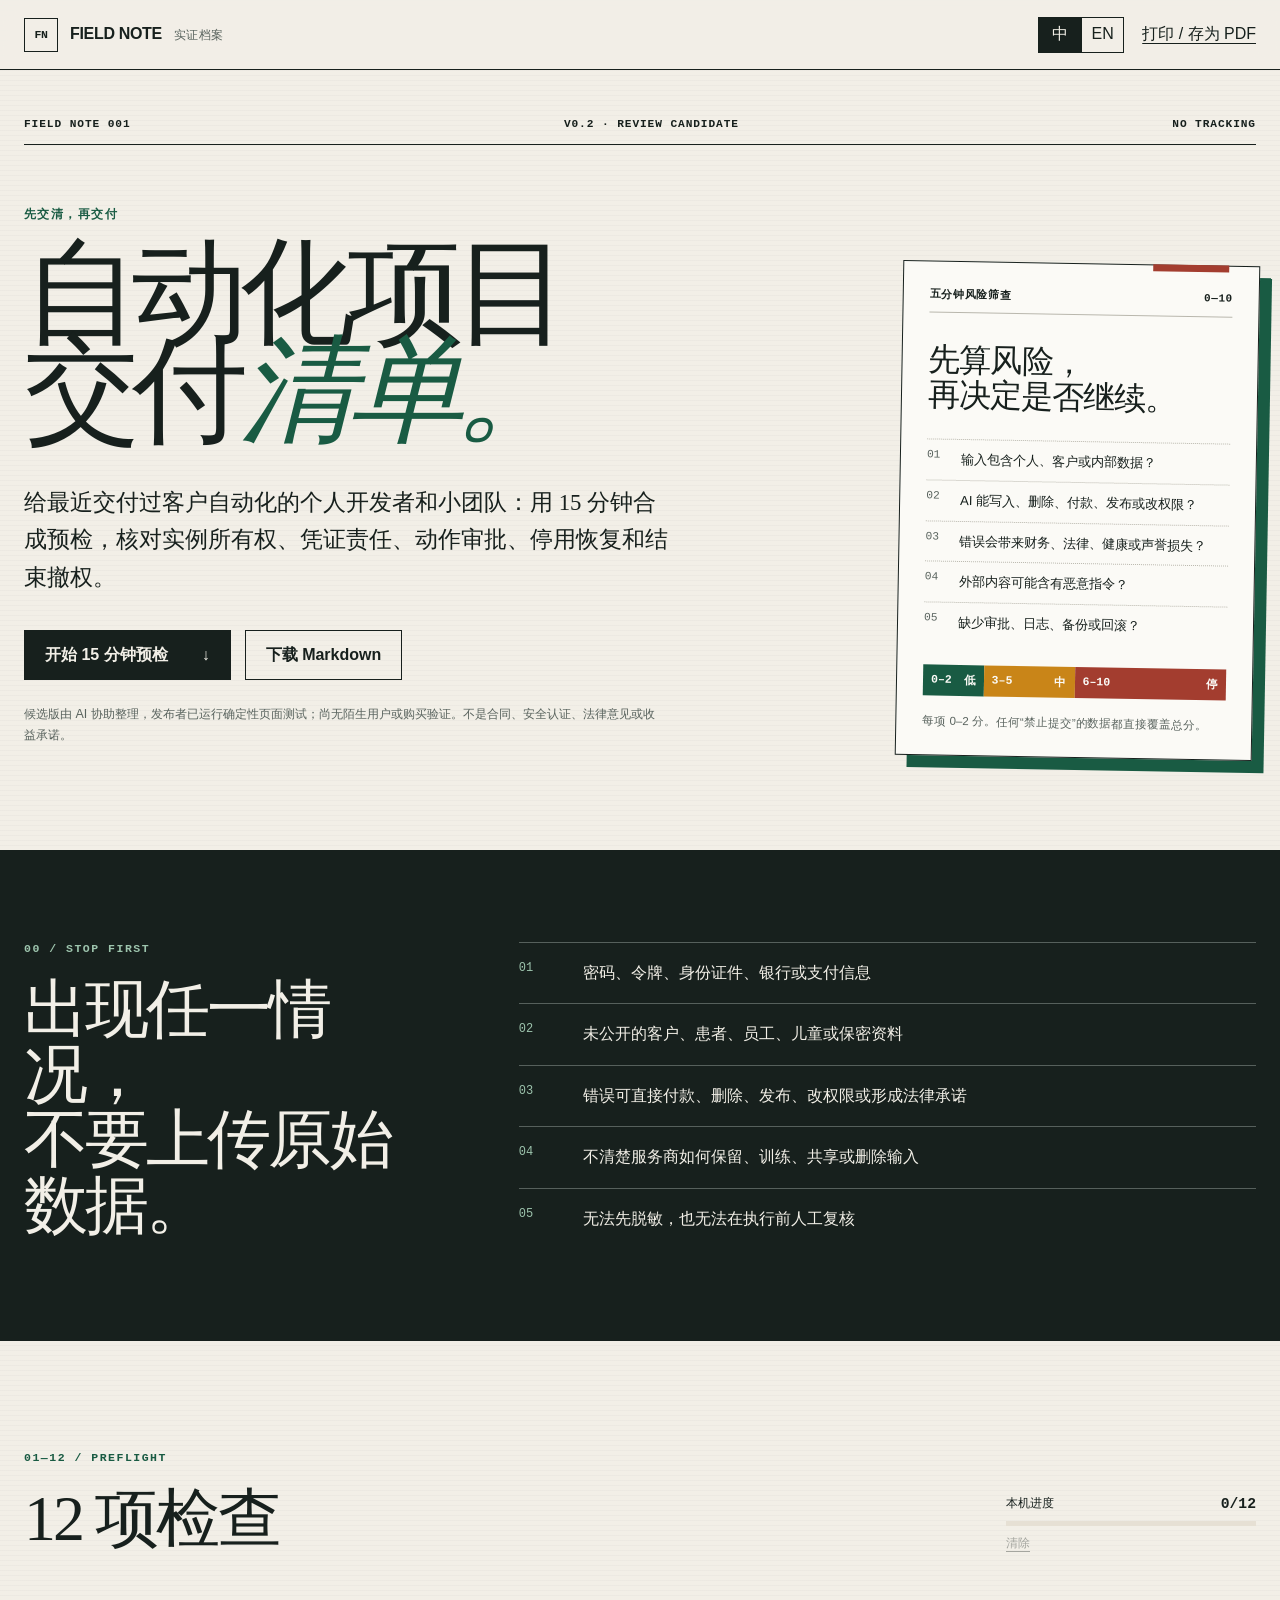
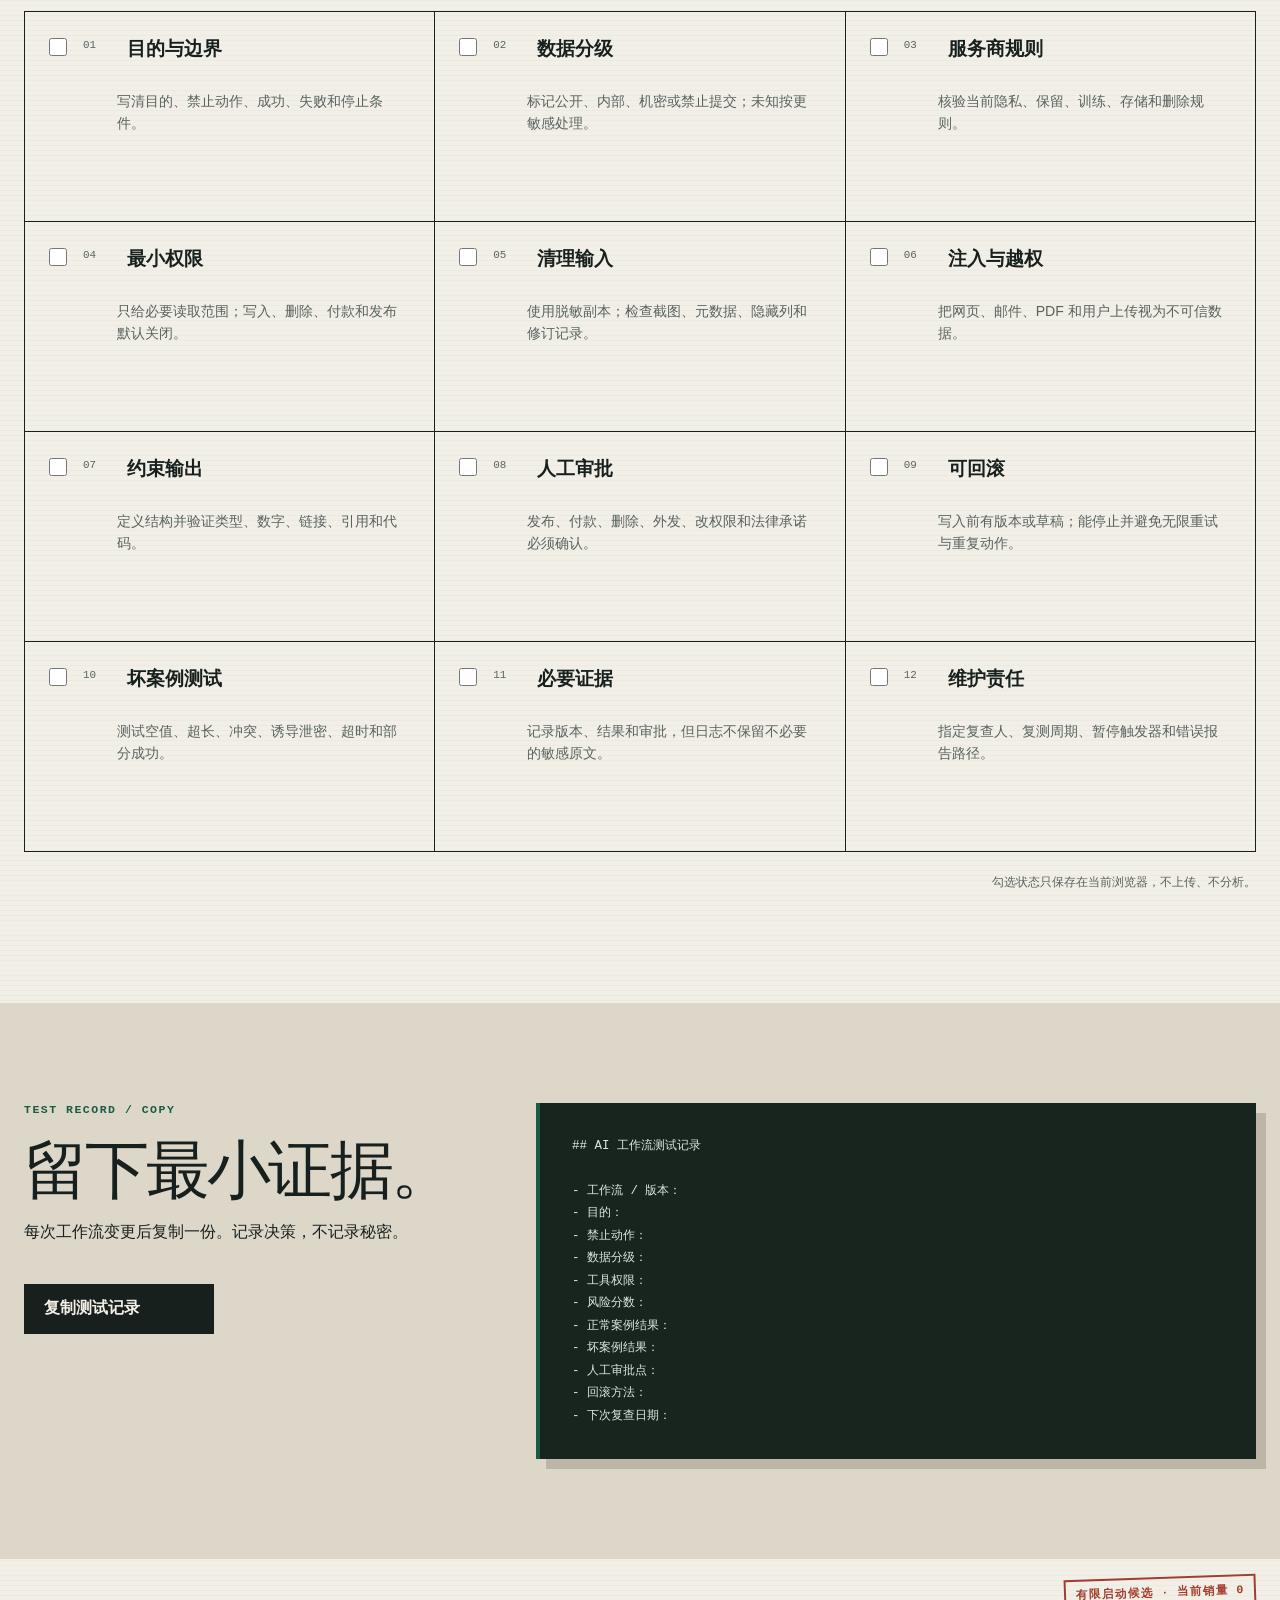
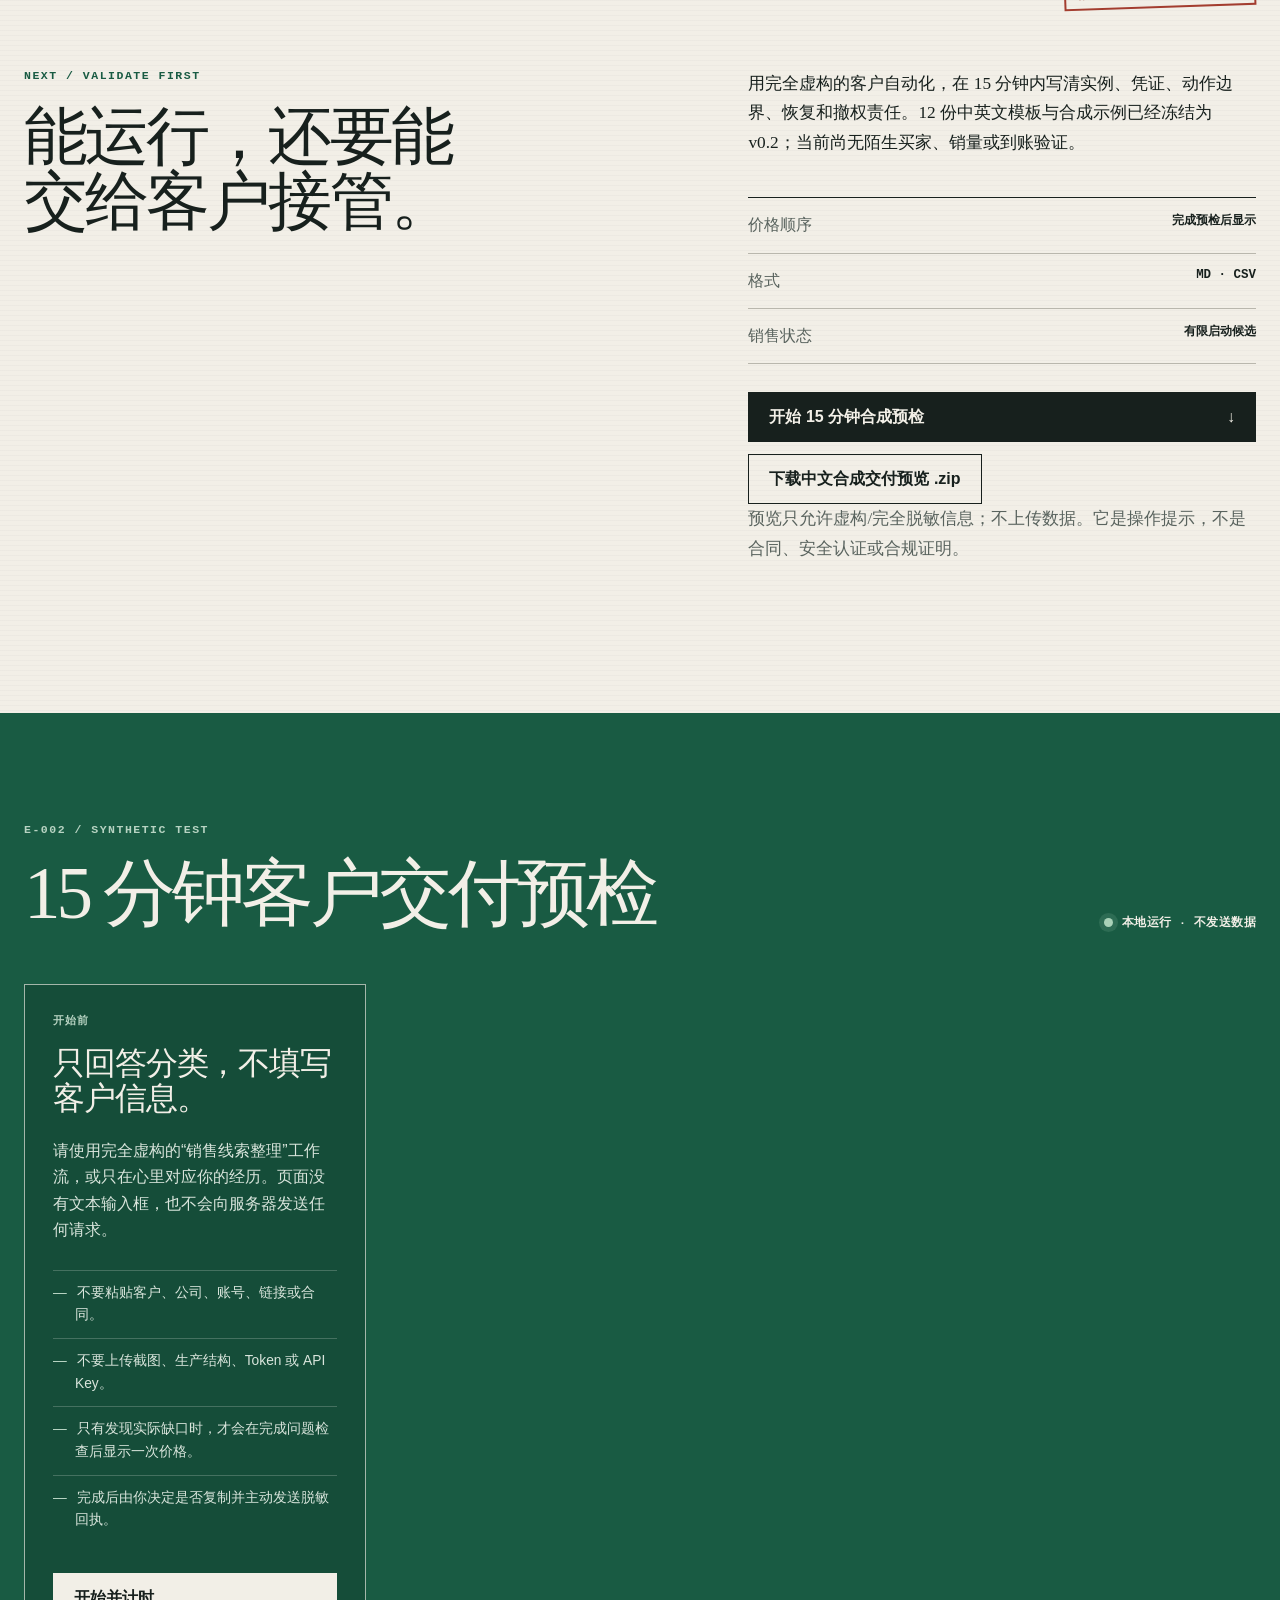
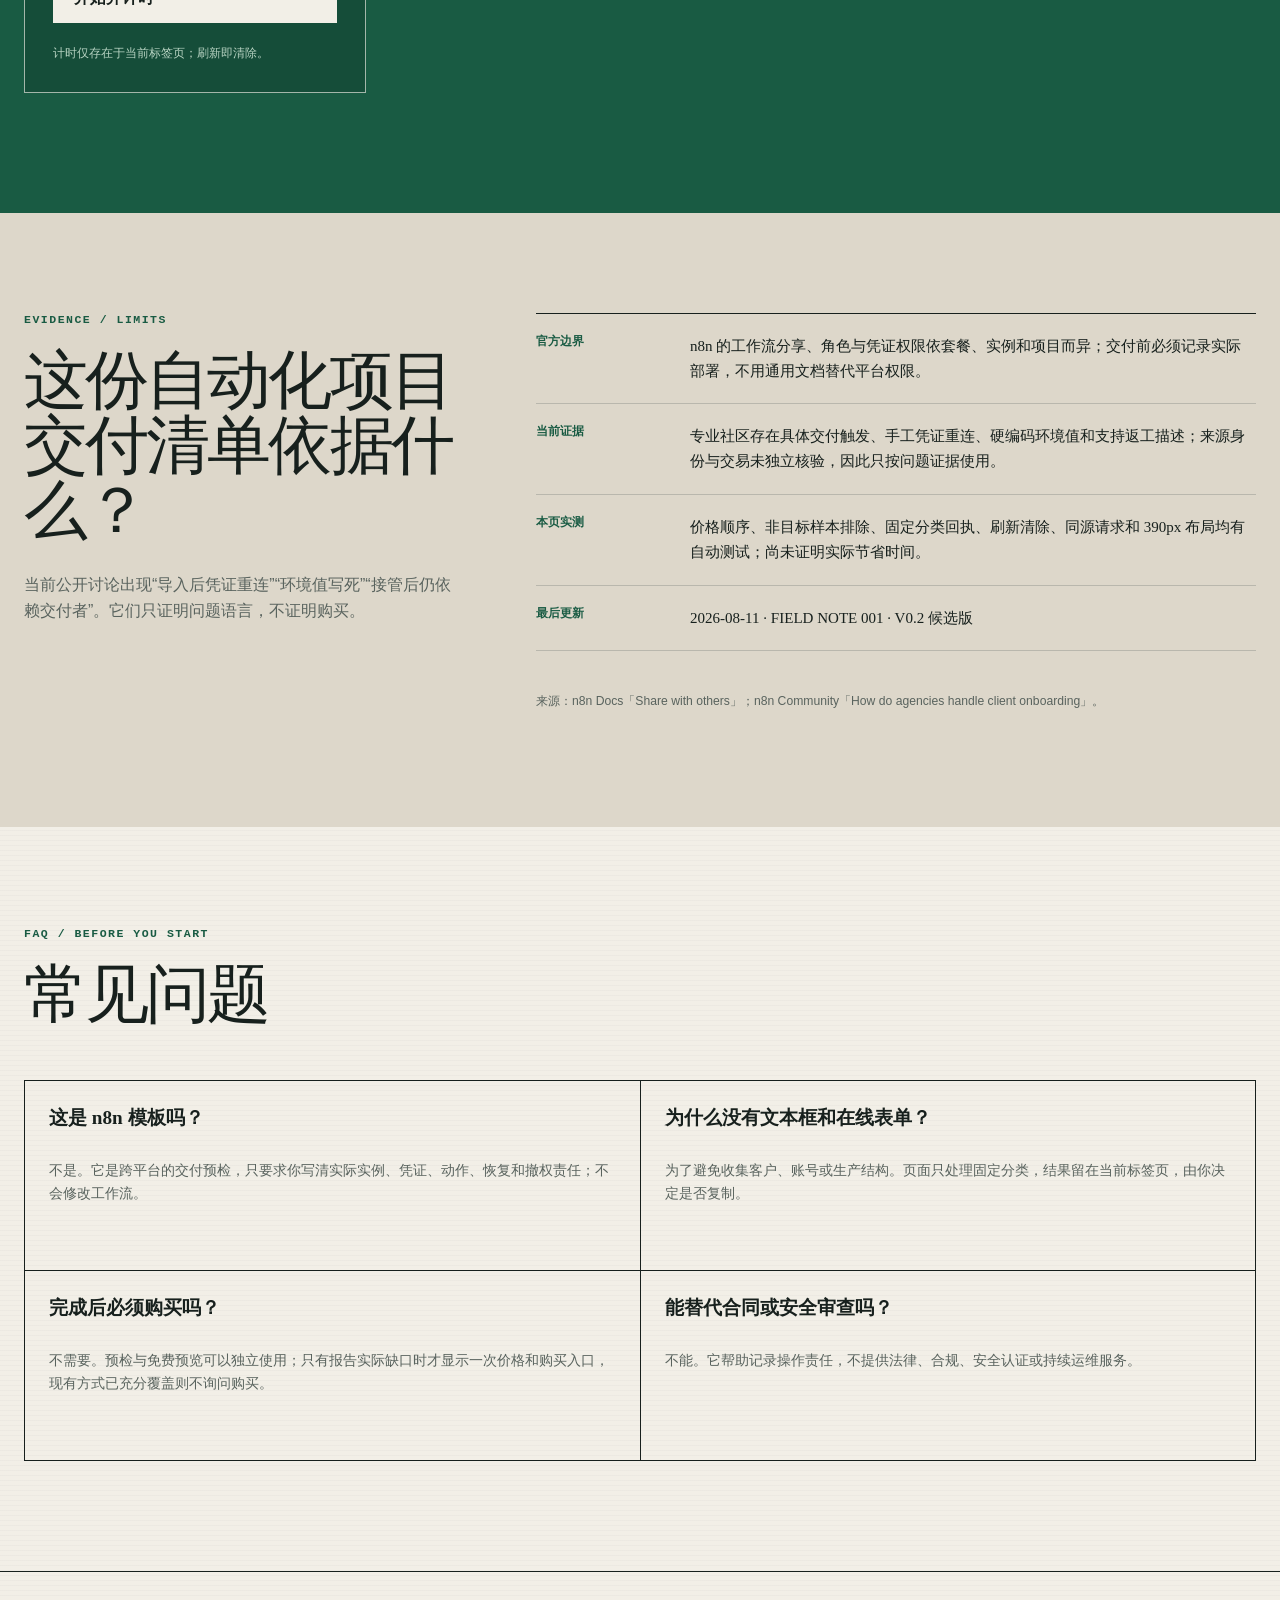
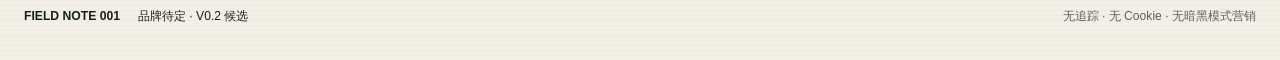
==== commit 6767d670: "Publish approved E-002 v0.7 limited checkout route" ====
--- a/index.html
+++ b/index.html
@@ -3,7 +3,7 @@
 <head>
   <meta charset="utf-8">
   <meta name="viewport" content="width=device-width, initial-scale=1">
-  <meta name="description" content="给自动化自由职业者和小团队的客户交付清单：用 15 分钟合成预检核对实例所有权、凭证责任、动作审批、停用恢复与结束撤权。页面不上传数据，完整包尚未销售。">
+  <meta name="description" content="给自动化自由职业者和小团队的客户交付清单：用 15 分钟合成预检核对实例所有权、凭证责任、动作审批、停用恢复与结束撤权。页面不上传数据；¥99 完整包处于有限启动候选，当前销量为 0。">
   <meta name="robots" content="index,follow,max-snippet:-1,max-image-preview:large">
   <meta name="color-scheme" content="light">
   <link rel="canonical" href="https://fieldnote-ops.github.io/privacy-first-ai-checklist/">
@@ -223,7 +223,7 @@
     </section>
 
     <section class="planned-product" id="preview" aria-labelledby="product-title">
-      <p class="status-stamp" data-copy="zh">计划中 · 尚未销售</p>
+      <p class="status-stamp" data-copy="zh">有限启动候选 · 当前销量 0</p>
       <p class="status-stamp" data-copy="en" hidden>PLANNED · NOT FOR SALE</p>
       <div>
         <p class="section-number">NEXT / VALIDATE FIRST</p>
@@ -231,12 +231,12 @@
         <h2 data-copy="en" hidden>Make it run—and make it<br>safe to hand over.</h2>
       </div>
       <div class="product-details">
-        <p data-copy="zh">用完全虚构的客户自动化，在 15 分钟内写清实例、凭证、动作边界、恢复和撤权责任。当前只测试需求；完整版本只会在真实交付者出现强购买信号后制作。</p>
+        <p data-copy="zh">用完全虚构的客户自动化，在 15 分钟内写清实例、凭证、动作边界、恢复和撤权责任。12 份中英文模板与合成示例已经冻结为 v0.2；当前尚无陌生买家、销量或到账验证。</p>
         <p data-copy="en" hidden>Use a fully synthetic client automation to name instance, credential, action-boundary, recovery, and offboarding owners in 15 minutes. This is a demand test; a full version will only be built after strong signals from real client-delivery practitioners.</p>
         <dl>
           <div><dt data-copy="zh">价格顺序</dt><dt data-copy="en" hidden>Test price</dt><dd data-copy="zh">完成预检后显示</dd><dd data-copy="en" hidden>$19</dd></div>
           <div><dt data-copy="zh">格式</dt><dt data-copy="en" hidden>Format</dt><dd>MD · CSV</dd></div>
-          <div><dt data-copy="zh">销售状态</dt><dt data-copy="en" hidden>Sales status</dt><dd data-copy="zh">未开放</dd><dd data-copy="en" hidden>Closed</dd></div>
+          <div><dt data-copy="zh">销售状态</dt><dt data-copy="en" hidden>Sales status</dt><dd data-copy="zh">有限启动候选</dd><dd data-copy="en" hidden>Closed</dd></div>
         </dl>
         <a class="primary-action product-test-action" href="#handoff-test" data-copy="zh">
           开始 15 分钟合成预检 <span aria-hidden="true">↓</span>
@@ -329,6 +329,8 @@
               </div>
               <strong>¥99</strong>
             </div>
+            <a class="primary-action" href="https://afdian.com/item/97fbe680972011f18f1c5254001e7c00" target="_blank" rel="noopener noreferrer">在爱发电购买 ¥99 完整包 <span aria-hidden="true">↗</span></a>
+            <p class="field-note">有限公开测试：爱发电页面会显示创作者状态、完整范围和退款边界；购买前请自行核对。当前销量与已确认收入均为 0。</p>
             <fieldset>
               <legend><span>05</span>基于刚才的实际缺口，你现在会怎样选择？</legend>
               <label class="choice-row"><input type="radio" name="intent" value="would_buy_now">如果现在可买，我会购买</label>
@@ -382,7 +384,7 @@
       <div class="faq-grid">
         <article><h3>这是 n8n 模板吗？</h3><p>不是。它是跨平台的交付预检，只要求你写清实际实例、凭证、动作、恢复和撤权责任；不会修改工作流。</p></article>
         <article><h3>为什么没有文本框和在线表单？</h3><p>为了避免收集客户、账号或生产结构。页面只处理固定分类，结果留在当前标签页，由你决定是否复制。</p></article>
-        <article><h3>完成后必须购买吗？</h3><p>不需要。完整包尚未销售；只有报告实际缺口时才显示一次价格，现有方式已充分覆盖则不询问购买。</p></article>
+        <article><h3>完成后必须购买吗？</h3><p>不需要。预检与免费预览可以独立使用；只有报告实际缺口时才显示一次价格和购买入口，现有方式已充分覆盖则不询问购买。</p></article>
         <article><h3>能替代合同或安全审查吗？</h3><p>不能。它帮助记录操作责任，不提供法律、合规、安全认证或持续运维服务。</p></article>
       </div>
     </section>
--- a/styles.css
+++ b/styles.css
@@ -1 +1 @@
-:root{--paper:#f2efe7;--paper-deep:#e6e0d4;--ink:#17201d;--muted:#59635e;--line:#b9b7ad;--green:#195b43;--green-light:#d2e0d5;--amber:#c98518;--red:#a33d2f;--white:#fbfaf6;--serif:"Iowan Old Style","Palatino Linotype","Noto Serif SC","Songti SC",Georgia,serif;--sans:"Avenir Next",Avenir,"Noto Sans SC","PingFang SC","Microsoft YaHei",sans-serif;--mono:"SFMono-Regular",Consolas,"Liberation Mono",monospace;--max:1240px}*{box-sizing:border-box}html{scroll-behavior:smooth}body{margin:0;color:var(--ink);background:linear-gradient(rgba(23,32,29,.025) 1px,transparent 1px),var(--paper);background-size:100% 5px;font-family:var(--sans);font-size:16px;line-height:1.65}button,a{-webkit-tap-highlight-color:transparent}a{color:inherit}button{font:inherit;color:inherit}:focus-visible{outline:3px solid var(--amber);outline-offset:4px}[hidden]{display:none !important}.skip-link{position:fixed;top:10px;left:10px;z-index:100;padding:8px 12px;background:var(--ink);color:var(--white);transform:translateY(-160%)}.skip-link:focus{transform:translateY(0)}.site-header{position:sticky;top:0;z-index:20;display:flex;align-items:center;justify-content:space-between;min-height:70px;padding:0 max(24px,calc((100vw - var(--max)) / 2));border-bottom:1px solid var(--ink);background:rgba(242,239,231,.94);backdrop-filter:blur(12px)}.wordmark{display:flex;gap:12px;align-items:center;font-weight:650;text-decoration:none;letter-spacing:-.02em}.wordmark b{margin-left:8px;color:var(--muted);font-size:.78rem;font-weight:550;letter-spacing:.02em}.wordmark-mark{display:grid;place-items:center;width:34px;height:34px;border:1px solid var(--ink);font:700 .72rem var(--mono)}.header-actions{display:flex;align-items:center;gap:18px}.language-switch{display:flex;border:1px solid var(--ink)}.lang-button{width:42px;min-height:34px;border:0;background:transparent;cursor:pointer}.lang-button + .lang-button{border-left:1px solid var(--ink)}.lang-button.is-active{background:var(--ink);color:var(--paper)}.text-button,.reset-button{border:0;padding:0;background:transparent;text-decoration:underline;text-underline-offset:4px;cursor:pointer}.text-button:hover,.reset-button:hover{color:var(--green)}main,footer{overflow:hidden}.hero,.preflight,.checklist-section,.test-record,.planned-product,.handoff-test,.evidence-section,.faq-section,footer{padding-left:max(24px,calc((100vw - var(--max)) / 2));padding-right:max(24px,calc((100vw - var(--max)) / 2))}.hero{padding-top:48px;padding-bottom:92px}.hero-kicker{display:flex;justify-content:space-between;gap:20px;padding-bottom:14px;border-bottom:1px solid var(--ink);font:600 .7rem var(--mono);letter-spacing:.08em}.hero-grid{display:grid;grid-template-columns:minmax(0,1.38fr) minmax(320px,.62fr);gap:80px;align-items:end;padding-top:62px}.eyebrow,.section-number{margin:0 0 22px;color:var(--green);font:700 .72rem var(--mono);letter-spacing:.13em;text-transform:uppercase}.hero h1{max-width:770px;margin:0;font:500 clamp(4rem,9.1vw,8.8rem)/.84 var(--serif);letter-spacing:-.07em}.hero h1 .hero-title-copy{color:inherit;font-style:normal}.hero h1 .hero-emphasis{color:var(--green);font-style:italic}.lede{max-width:650px;margin:44px 0 0;font:400 clamp(1.1rem,2vw,1.42rem)/1.65 var(--serif)}.hero-actions{display:flex;flex-wrap:wrap;gap:14px;margin-top:34px}.primary-action,.secondary-action{display:inline-flex;min-height:50px;align-items:center;justify-content:space-between;gap:34px;padding:0 20px;border:1px solid var(--ink);text-decoration:none;font-weight:650;cursor:pointer}.primary-action{min-width:190px;color:var(--paper);background:var(--ink)}.primary-action:hover{background:var(--green)}.secondary-action:hover{background:var(--green-light)}.disclosure{max-width:640px;margin-top:24px;color:var(--muted);font-size:.78rem}.risk-sheet{position:relative;padding:26px 26px 24px;border:1px solid var(--ink);background:var(--white);box-shadow:12px 12px 0 var(--green);transform:rotate(1deg)}.risk-sheet::before{content:"";position:absolute;top:-1px;right:30px;width:76px;height:7px;background:var(--red)}.sheet-topline{display:flex;justify-content:space-between;padding-bottom:10px;border-bottom:1px solid var(--line);font:650 .68rem var(--mono);letter-spacing:.06em;text-transform:uppercase}.risk-sheet h2{margin:30px 0 26px;font:500 2rem/1.1 var(--serif);letter-spacing:-.03em}.risk-list{margin:0;padding:0;list-style:none;counter-reset:risk}.risk-list li{counter-increment:risk;display:grid;grid-template-columns:24px 1fr;gap:10px;padding:9px 0;border-top:1px dotted var(--line);font-size:.82rem}.risk-list li::before{content:counter(risk,decimal-leading-zero);color:var(--muted);font:.7rem var(--mono)}.risk-scale{display:grid;grid-template-columns:2fr 3fr 5fr;margin-top:22px;color:var(--white);font:700 .72rem var(--mono)}.risk-scale span{display:flex;justify-content:space-between;padding:8px}.risk-low{background:var(--green)}.risk-mid{background:var(--amber)}.risk-high{background:var(--red)}.risk-scale b{text-transform:uppercase}.risk-sheet>p{margin:16px 0 0;color:var(--muted);font-size:.72rem}.preflight{display:grid;grid-template-columns:.72fr 1.28fr;gap:80px;padding-top:92px;padding-bottom:92px;color:var(--paper);background:var(--ink)}.preflight h2,.checklist-heading h2,.record-intro h2,.planned-product h2{margin:0;font:500 clamp(2.5rem,5vw,4.8rem)/1.02 var(--serif);letter-spacing:-.045em}.preflight .section-number{color:#9dc4ad}.stop-list{margin:0;padding:0;list-style:none}.stop-list li{display:grid;grid-template-columns:42px 1fr;gap:22px;padding:18px 0;border-top:1px solid #56605c;font:400 1.02rem/1.5 var(--serif)}.stop-list li span{color:#9dc4ad;font:.75rem var(--mono)}.checklist-section{padding-top:110px;padding-bottom:110px}.checklist-heading{display:flex;justify-content:space-between;align-items:end;gap:40px;margin-bottom:60px}.progress-box{width:250px;font:.72rem var(--mono)}.progress-box strong{float:right;font-size:.92rem}.progress-track{clear:both;height:5px;margin:10px 0;background:var(--paper-deep)}.progress-track i{display:block;width:0;height:100%;background:var(--green);transition:width .25s ease}.reset-button:disabled{opacity:.35;cursor:not-allowed}.check-grid{display:grid;grid-template-columns:repeat(3,1fr);border-top:1px solid var(--ink);border-left:1px solid var(--ink)}.check-item{min-height:210px;padding:24px;border-right:1px solid var(--ink);border-bottom:1px solid var(--ink);transition:background .18s ease,color .18s ease}.check-item:has(input:checked){color:var(--white);background:var(--green)}.check-item label{display:grid;grid-template-columns:24px 34px 1fr;align-items:start;gap:10px;font:600 1.16rem/1.35 var(--serif);cursor:pointer}.check-item input{width:18px;height:18px;margin:2px 0 0;accent-color:var(--amber)}.check-number{padding-top:3px;color:var(--muted);font:.68rem var(--mono)}.check-item:has(input:checked) .check-number{color:#c7dfd2}.check-item p{margin:30px 0 0 68px;color:var(--muted);font-size:.88rem;line-height:1.55}.check-item:has(input:checked) p{color:#dbe9e0}.local-note{margin:20px 0 0;color:var(--muted);font-size:.78rem;text-align:right}.test-record{display:grid;grid-template-columns:.75fr 1.25fr;gap:80px;padding-top:100px;padding-bottom:100px;background:#ddd7ca}.record-intro>p:not(.section-number):not(.copy-status){max-width:440px}.copy-button{margin-top:22px;border:0}.copy-status{min-height:1.6em;color:var(--green);font:.74rem var(--mono)}.test-record pre{margin:0;padding:32px;overflow-x:auto;border-left:4px solid var(--green);color:#dbe8df;background:#18251f;font:.78rem/1.8 var(--mono);box-shadow:10px 10px 0 #bdb5a7}.planned-product{position:relative;display:grid;grid-template-columns:1fr .8fr;gap:90px;padding-top:110px;padding-bottom:110px}.status-stamp{position:absolute;top:18px;right:max(24px,calc((100vw - var(--max)) / 2));margin:0;padding:6px 10px;border:2px solid var(--red);color:var(--red);font:700 .72rem var(--mono);letter-spacing:.08em;transform:rotate(-2deg)}.product-details>p{max-width:530px;margin:0 0 40px;font:1.08rem/1.7 var(--serif)}.product-details dl{margin:0;border-top:1px solid var(--ink)}.product-details dl div{display:flex;justify-content:space-between;padding:14px 0;border-bottom:1px solid var(--line)}.product-details dt{color:var(--muted)}.product-details dd{margin:0;font:650 .78rem var(--mono)}.product-test-action{width:100%;margin:28px 0 12px}.handoff-test{padding-top:110px;padding-bottom:120px;color:var(--paper);background:var(--green)}.handoff-test .section-number{color:#b7d3c2}.handoff-test-heading{display:flex;justify-content:space-between;align-items:end;gap:40px;margin-bottom:54px}.handoff-test-heading h2{margin:0;max-width:760px;font:500 clamp(2.8rem,5.7vw,5.5rem)/.98 var(--serif);letter-spacing:-.055em}.test-state{display:flex;align-items:center;gap:9px;margin:0;font:700 .72rem var(--mono);letter-spacing:.04em;text-transform:uppercase}.test-state span{width:9px;height:9px;border-radius:50%;background:#a9d2b8;box-shadow:0 0 0 5px rgba(169,210,184,.14)}.handoff-test-layout{display:grid;grid-template-columns:minmax(260px,.58fr) minmax(0,1.42fr);gap:54px;align-items:start}.handoff-brief{position:sticky;top:98px;padding:28px;border:1px solid rgba(242,239,231,.65);background:rgba(16,58,43,.42)}.brief-label{margin:0 0 18px;color:#b7d3c2;font:700 .7rem var(--mono);letter-spacing:.1em;text-transform:uppercase}.handoff-brief h3{margin:0 0 22px;font:500 2rem/1.1 var(--serif);letter-spacing:-.035em}.handoff-brief>p:not(.brief-label):not(.local-note){color:#d9e5dc}.handoff-brief ul{margin:26px 0 30px;padding:0;list-style:none}.handoff-brief li{padding:11px 0 11px 22px;border-top:1px solid rgba(242,239,231,.22);color:#d9e5dc;font-size:.86rem}.handoff-brief li::before{content:"—";margin-left:-22px;margin-right:10px;color:#b7d3c2}.handoff-brief .primary-action{width:100%;color:var(--ink);background:var(--paper);border-color:var(--paper)}.handoff-brief .primary-action:hover{background:#b7d3c2}.handoff-test .local-note{color:#b7d3c2;text-align:left}.handoff-form{min-width:0;color:var(--ink);background:var(--paper)}.handoff-progress{position:sticky;top:70px;z-index:10;display:flex;justify-content:space-between;padding:12px 22px;border:1px solid var(--ink);background:rgba(242,239,231,.96);font:700 .7rem var(--mono);letter-spacing:.06em;text-transform:uppercase;backdrop-filter:blur(10px)}.handoff-form>fieldset,.price-stage>fieldset{margin:0;padding:28px;border:0;border-right:1px solid var(--ink);border-bottom:1px solid var(--ink);border-left:1px solid var(--ink)}.handoff-form legend,.price-stage legend{width:100%;margin:0 0 20px;padding:0;font:600 1.22rem/1.35 var(--serif)}.handoff-form legend span,.price-stage legend span{display:inline-block;min-width:34px;color:var(--green);font:700 .68rem var(--mono)}.choice-row{display:flex;align-items:flex-start;gap:12px;padding:13px 14px;border-top:1px solid var(--line);cursor:pointer}.choice-row:last-of-type{border-bottom:1px solid var(--line)}.choice-row:has(input:checked){background:var(--green-light)}.choice-row input,.choice-card input{flex:0 0 auto;width:18px;height:18px;margin:3px 0 0;accent-color:var(--green)}.choice-grid{display:grid;grid-template-columns:repeat(2,1fr);border-top:1px solid var(--ink);border-left:1px solid var(--ink)}.choice-card{min-height:126px;padding:18px;border-right:1px solid var(--ink);border-bottom:1px solid var(--ink);cursor:pointer}.choice-card:has(input:checked){color:var(--white);background:var(--green)}.choice-card b{display:block;margin:-22px 0 12px 30px;font:600 1rem var(--serif)}.choice-card small{display:block;margin-left:30px;color:var(--muted);font-size:.76rem;line-height:1.5}.choice-card:has(input:checked) small{color:#dce9e1}.choice-grid-compact .choice-card{min-height:74px}.field-note{min-height:1.5em;margin:16px 0 0;color:var(--muted);font-size:.78rem}#e002-ineligible{color:var(--red);font-weight:650}#e002-show-price,#e002-build-receipt{margin-top:24px}#e002-show-price:disabled,#e002-build-receipt:disabled{opacity:.38;cursor:not-allowed}.price-stage{margin:0;border:0}.price-stage>.section-number{margin:0;padding:28px 28px 0;color:var(--green)}.price-line{display:grid;grid-template-columns:1fr auto;gap:30px;align-items:end;padding:22px 28px 30px;border-right:1px solid var(--ink);border-bottom:1px solid var(--ink);border-left:1px solid var(--ink)}.price-line h3{margin:0;font:500 clamp(2rem,4vw,3.4rem)/1 var(--serif);letter-spacing:-.04em}.price-line p{max-width:560px;margin:18px 0 0;color:var(--muted);font-size:.84rem}.price-line>strong{color:var(--green);font:500 clamp(3rem,6vw,5.4rem)/.85 var(--serif);letter-spacing:-.06em}.price-stage>.primary-action{margin:24px 28px 30px}.receipt-stage{display:grid;grid-template-columns:.7fr 1.3fr;gap:28px;margin:0;padding:30px 28px;border:1px solid var(--ink);border-top:0;background:#ddd7ca}.receipt-stage h3{margin:0;font:500 1.9rem/1.1 var(--serif);letter-spacing:-.035em}.receipt-stage p:not(.section-number):not(.copy-status){color:var(--muted);font-size:.82rem}.receipt-stage pre{min-width:0;margin:0;padding:22px;overflow-x:auto;color:#dbe8df;background:#18251f;font:.72rem/1.7 var(--mono);white-space:pre-wrap;word-break:break-word}.receipt-actions{grid-column:2;display:flex;align-items:center;gap:22px}.receipt-stage .copy-status{grid-column:2;margin:0;color:var(--green)}.evidence-section{display:grid;grid-template-columns:.75fr 1.25fr;gap:80px;padding-top:100px;padding-bottom:96px;background:#ddd7ca}.evidence-section h2,.faq-section h2{margin:0;font:500 clamp(2.5rem,5vw,4.6rem)/1.02 var(--serif);letter-spacing:-.045em}.evidence-section>div>p:not(.section-number){max-width:470px;margin-top:28px;color:var(--muted)}.evidence-list{margin:0;border-top:1px solid var(--ink)}.evidence-list div{display:grid;grid-template-columns:130px 1fr;gap:24px;padding:20px 0;border-bottom:1px solid var(--line)}.evidence-list dt{color:var(--green);font:700 .72rem var(--mono);text-transform:uppercase}.evidence-list dd{margin:0;font:.94rem/1.65 var(--serif)}.source-note{grid-column:2;margin:-40px 0 0;color:var(--muted);font-size:.76rem}.faq-section{padding-top:100px;padding-bottom:110px}.faq-grid{display:grid;grid-template-columns:repeat(2,1fr);margin-top:52px;border-top:1px solid var(--ink);border-left:1px solid var(--ink)}.faq-grid article{min-height:190px;padding:24px;border-right:1px solid var(--ink);border-bottom:1px solid var(--ink)}.faq-grid h3{margin:0;font:600 1.2rem/1.35 var(--serif)}.faq-grid p{margin:28px 0 0;color:var(--muted);font-size:.88rem}footer{display:flex;justify-content:space-between;gap:30px;padding-top:34px;padding-bottom:34px;border-top:1px solid var(--ink);font-size:.76rem}footer div{display:flex;gap:18px}footer div span:first-child{font-weight:750}footer p{margin:0;color:var(--muted)}@media (max-width:900px){.hero-grid,.preflight,.test-record,.planned-product,.handoff-test-layout,.evidence-section{grid-template-columns:1fr;gap:58px}.hero h1{font-size:clamp(4rem,16vw,7rem)}.risk-sheet{max-width:560px}.check-grid{grid-template-columns:repeat(2,1fr)}.handoff-brief{position:static}}@media (max-width:620px){.site-header{min-height:62px;padding-left:16px;padding-right:16px}.wordmark b,.text-button{display:none}.hero,.preflight,.checklist-section,.test-record,.planned-product,.handoff-test,.evidence-section,.faq-section,footer{padding-left:18px;padding-right:18px}.hero{padding-top:28px;padding-bottom:64px}.hero-kicker span:nth-child(2){display:none}.hero-grid{padding-top:44px;gap:46px}.hero h1{font-size:clamp(3.2rem,16vw,4.5rem)}.lede{margin-top:30px}.hero-actions{flex-direction:column}.primary-action,.secondary-action{width:100%}.risk-sheet{margin-right:10px;padding:22px;box-shadow:8px 8px 0 var(--green)}.preflight,.test-record,.evidence-section{padding-top:72px;padding-bottom:72px}.checklist-section,.planned-product,.handoff-test,.faq-section{padding-top:78px;padding-bottom:78px}.checklist-heading{align-items:start;flex-direction:column;margin-bottom:36px}.progress-box{width:100%}.check-grid{grid-template-columns:1fr}.check-item{min-height:170px}.test-record pre{margin-right:8px;padding:22px;font-size:.69rem}.planned-product{gap:42px}.status-stamp{position:static;justify-self:start}.handoff-test-heading{align-items:start;flex-direction:column}.choice-grid,.price-line,.receipt-stage{grid-template-columns:1fr}.choice-card{min-height:105px}.price-line>strong{justify-self:start}.receipt-actions,.receipt-stage .copy-status{grid-column:1}.receipt-actions{align-items:stretch;flex-direction:column}.evidence-list div,.faq-grid{grid-template-columns:1fr}.source-note{grid-column:1;margin:-24px 0 0}footer,footer div{flex-direction:column;gap:8px}}@media (prefers-reduced-motion:reduce){html{scroll-behavior:auto}*,*::before,*::after{transition:none !important}}@media print{body{background:white;font-size:11pt}.site-header,.hero-actions,.disclosure,.copy-button,.copy-status,.planned-product,.handoff-test,footer,.reset-button{display:none !important}.hero,.preflight,.checklist-section,.test-record{padding:24pt 0}.hero-grid,.preflight,.test-record{grid-template-columns:1fr;gap:22pt}.hero h1{font-size:46pt}.risk-sheet{box-shadow:none;transform:none}.preflight{color:black;background:white;border-top:2px solid black;border-bottom:2px solid black}.preflight .section-number,.stop-list li span{color:black}.check-grid{grid-template-columns:repeat(2,1fr)}.check-item{min-height:125pt;break-inside:avoid}.test-record{background:white}.test-record pre{color:black;background:white;box-shadow:none;border:1px solid black}}+:root{--paper:#f2efe7;--paper-deep:#e6e0d4;--ink:#17201d;--muted:#59635e;--line:#b9b7ad;--green:#195b43;--green-light:#d2e0d5;--amber:#c98518;--red:#a33d2f;--white:#fbfaf6;--serif:"Iowan Old Style","Palatino Linotype","Noto Serif SC","Songti SC",Georgia,serif;--sans:"Avenir Next",Avenir,"Noto Sans SC","PingFang SC","Microsoft YaHei",sans-serif;--mono:"SFMono-Regular",Consolas,"Liberation Mono",monospace;--max:1240px}*{box-sizing:border-box}html{scroll-behavior:smooth}body{margin:0;color:var(--ink);background:linear-gradient(rgba(23,32,29,.025) 1px,transparent 1px),var(--paper);background-size:100% 5px;font-family:var(--sans);font-size:16px;line-height:1.65}button,a{-webkit-tap-highlight-color:transparent}a{color:inherit}button{font:inherit;color:inherit}:focus-visible{outline:3px solid var(--amber);outline-offset:4px}[hidden]{display:none !important}.skip-link{position:fixed;top:10px;left:10px;z-index:100;padding:8px 12px;background:var(--ink);color:var(--white);transform:translateY(-160%)}.skip-link:focus{transform:translateY(0)}.site-header{position:sticky;top:0;z-index:20;display:flex;align-items:center;justify-content:space-between;min-height:70px;padding:0 max(24px,calc((100vw - var(--max)) / 2));border-bottom:1px solid var(--ink);background:rgba(242,239,231,.94);backdrop-filter:blur(12px)}.wordmark{display:flex;gap:12px;align-items:center;font-weight:650;text-decoration:none;letter-spacing:-.02em}.wordmark b{margin-left:8px;color:var(--muted);font-size:.78rem;font-weight:550;letter-spacing:.02em}.wordmark-mark{display:grid;place-items:center;width:34px;height:34px;border:1px solid var(--ink);font:700 .72rem var(--mono)}.header-actions{display:flex;align-items:center;gap:18px}.language-switch{display:flex;border:1px solid var(--ink)}.lang-button{width:42px;min-height:34px;border:0;background:transparent;cursor:pointer}.lang-button + .lang-button{border-left:1px solid var(--ink)}.lang-button.is-active{background:var(--ink);color:var(--paper)}.text-button,.reset-button{border:0;padding:0;background:transparent;text-decoration:underline;text-underline-offset:4px;cursor:pointer}.text-button:hover,.reset-button:hover{color:var(--green)}main,footer{overflow:hidden}.hero,.preflight,.checklist-section,.test-record,.planned-product,.handoff-test,.evidence-section,.faq-section,footer{padding-left:max(24px,calc((100vw - var(--max)) / 2));padding-right:max(24px,calc((100vw - var(--max)) / 2))}.hero{padding-top:48px;padding-bottom:92px}.hero-kicker{display:flex;justify-content:space-between;gap:20px;padding-bottom:14px;border-bottom:1px solid var(--ink);font:600 .7rem var(--mono);letter-spacing:.08em}.hero-grid{display:grid;grid-template-columns:minmax(0,1.38fr) minmax(320px,.62fr);gap:80px;align-items:end;padding-top:62px}.eyebrow,.section-number{margin:0 0 22px;color:var(--green);font:700 .72rem var(--mono);letter-spacing:.13em;text-transform:uppercase}.hero h1{max-width:770px;margin:0;font:500 clamp(4rem,9.1vw,8.8rem)/.84 var(--serif);letter-spacing:-.07em}.hero h1 .hero-title-copy{color:inherit;font-style:normal}.hero h1 .hero-emphasis{color:var(--green);font-style:italic}.lede{max-width:650px;margin:44px 0 0;font:400 clamp(1.1rem,2vw,1.42rem)/1.65 var(--serif)}.hero-actions{display:flex;flex-wrap:wrap;gap:14px;margin-top:34px}.primary-action,.secondary-action{display:inline-flex;min-height:50px;align-items:center;justify-content:space-between;gap:34px;padding:0 20px;border:1px solid var(--ink);text-decoration:none;font-weight:650;cursor:pointer}.primary-action{min-width:190px;color:var(--paper);background:var(--ink)}.primary-action:hover{background:var(--green)}.secondary-action:hover{background:var(--green-light)}.disclosure{max-width:640px;margin-top:24px;color:var(--muted);font-size:.78rem}.risk-sheet{position:relative;padding:26px 26px 24px;border:1px solid var(--ink);background:var(--white);box-shadow:12px 12px 0 var(--green);transform:rotate(1deg)}.risk-sheet::before{content:"";position:absolute;top:-1px;right:30px;width:76px;height:7px;background:var(--red)}.sheet-topline{display:flex;justify-content:space-between;padding-bottom:10px;border-bottom:1px solid var(--line);font:650 .68rem var(--mono);letter-spacing:.06em;text-transform:uppercase}.risk-sheet h2{margin:30px 0 26px;font:500 2rem/1.1 var(--serif);letter-spacing:-.03em}.risk-list{margin:0;padding:0;list-style:none;counter-reset:risk}.risk-list li{counter-increment:risk;display:grid;grid-template-columns:24px 1fr;gap:10px;padding:9px 0;border-top:1px dotted var(--line);font-size:.82rem}.risk-list li::before{content:counter(risk,decimal-leading-zero);color:var(--muted);font:.7rem var(--mono)}.risk-scale{display:grid;grid-template-columns:2fr 3fr 5fr;margin-top:22px;color:var(--white);font:700 .72rem var(--mono)}.risk-scale span{display:flex;justify-content:space-between;padding:8px}.risk-low{background:var(--green)}.risk-mid{background:var(--amber)}.risk-high{background:var(--red)}.risk-scale b{text-transform:uppercase}.risk-sheet>p{margin:16px 0 0;color:var(--muted);font-size:.72rem}.preflight{display:grid;grid-template-columns:.72fr 1.28fr;gap:80px;padding-top:92px;padding-bottom:92px;color:var(--paper);background:var(--ink)}.preflight h2,.checklist-heading h2,.record-intro h2,.planned-product h2{margin:0;font:500 clamp(2.5rem,5vw,4.8rem)/1.02 var(--serif);letter-spacing:-.045em}.preflight .section-number{color:#9dc4ad}.stop-list{margin:0;padding:0;list-style:none}.stop-list li{display:grid;grid-template-columns:42px 1fr;gap:22px;padding:18px 0;border-top:1px solid #56605c;font:400 1.02rem/1.5 var(--serif)}.stop-list li span{color:#9dc4ad;font:.75rem var(--mono)}.checklist-section{padding-top:110px;padding-bottom:110px}.checklist-heading{display:flex;justify-content:space-between;align-items:end;gap:40px;margin-bottom:60px}.progress-box{width:250px;font:.72rem var(--mono)}.progress-box strong{float:right;font-size:.92rem}.progress-track{clear:both;height:5px;margin:10px 0;background:var(--paper-deep)}.progress-track i{display:block;width:0;height:100%;background:var(--green);transition:width .25s ease}.reset-button:disabled{opacity:.35;cursor:not-allowed}.check-grid{display:grid;grid-template-columns:repeat(3,1fr);border-top:1px solid var(--ink);border-left:1px solid var(--ink)}.check-item{min-height:210px;padding:24px;border-right:1px solid var(--ink);border-bottom:1px solid var(--ink);transition:background .18s ease,color .18s ease}.check-item:has(input:checked){color:var(--white);background:var(--green)}.check-item label{display:grid;grid-template-columns:24px 34px 1fr;align-items:start;gap:10px;font:600 1.16rem/1.35 var(--serif);cursor:pointer}.check-item input{width:18px;height:18px;margin:2px 0 0;accent-color:var(--amber)}.check-number{padding-top:3px;color:var(--muted);font:.68rem var(--mono)}.check-item:has(input:checked) .check-number{color:#c7dfd2}.check-item p{margin:30px 0 0 68px;color:var(--muted);font-size:.88rem;line-height:1.55}.check-item:has(input:checked) p{color:#dbe9e0}.local-note{margin:20px 0 0;color:var(--muted);font-size:.78rem;text-align:right}.test-record{display:grid;grid-template-columns:.75fr 1.25fr;gap:80px;padding-top:100px;padding-bottom:100px;background:#ddd7ca}.record-intro>p:not(.section-number):not(.copy-status){max-width:440px}.copy-button{margin-top:22px;border:0}.copy-status{min-height:1.6em;color:var(--green);font:.74rem var(--mono)}.test-record pre{margin:0;padding:32px;overflow-x:auto;border-left:4px solid var(--green);color:#dbe8df;background:#18251f;font:.78rem/1.8 var(--mono);box-shadow:10px 10px 0 #bdb5a7}.planned-product{position:relative;display:grid;grid-template-columns:1fr .8fr;gap:90px;padding-top:110px;padding-bottom:110px}.status-stamp{position:absolute;top:18px;right:max(24px,calc((100vw - var(--max)) / 2));margin:0;padding:6px 10px;border:2px solid var(--red);color:var(--red);font:700 .72rem var(--mono);letter-spacing:.08em;transform:rotate(-2deg)}.product-details>p{max-width:530px;margin:0 0 40px;font:1.08rem/1.7 var(--serif)}.product-details dl{margin:0;border-top:1px solid var(--ink)}.product-details dl div{display:flex;justify-content:space-between;padding:14px 0;border-bottom:1px solid var(--line)}.product-details dt{color:var(--muted)}.product-details dd{margin:0;font:650 .78rem var(--mono)}.product-test-action{width:100%;margin:28px 0 12px}.handoff-test{padding-top:110px;padding-bottom:120px;color:var(--paper);background:var(--green)}.handoff-test .section-number{color:#b7d3c2}.handoff-test-heading{display:flex;justify-content:space-between;align-items:end;gap:40px;margin-bottom:54px}.handoff-test-heading h2{margin:0;max-width:760px;font:500 clamp(2.8rem,5.7vw,5.5rem)/.98 var(--serif);letter-spacing:-.055em}.test-state{display:flex;align-items:center;gap:9px;margin:0;font:700 .72rem var(--mono);letter-spacing:.04em;text-transform:uppercase}.test-state span{width:9px;height:9px;border-radius:50%;background:#a9d2b8;box-shadow:0 0 0 5px rgba(169,210,184,.14)}.handoff-test-layout{display:grid;grid-template-columns:minmax(260px,.58fr) minmax(0,1.42fr);gap:54px;align-items:start}.handoff-brief{position:sticky;top:98px;padding:28px;border:1px solid rgba(242,239,231,.65);background:rgba(16,58,43,.42)}.brief-label{margin:0 0 18px;color:#b7d3c2;font:700 .7rem var(--mono);letter-spacing:.1em;text-transform:uppercase}.handoff-brief h3{margin:0 0 22px;font:500 2rem/1.1 var(--serif);letter-spacing:-.035em}.handoff-brief>p:not(.brief-label):not(.local-note){color:#d9e5dc}.handoff-brief ul{margin:26px 0 30px;padding:0;list-style:none}.handoff-brief li{padding:11px 0 11px 22px;border-top:1px solid rgba(242,239,231,.22);color:#d9e5dc;font-size:.86rem}.handoff-brief li::before{content:"—";margin-left:-22px;margin-right:10px;color:#b7d3c2}.handoff-brief .primary-action{width:100%;color:var(--ink);background:var(--paper);border-color:var(--paper)}.handoff-brief .primary-action:hover{background:#b7d3c2}.handoff-test .local-note{color:#b7d3c2;text-align:left}.handoff-form{min-width:0;color:var(--ink);background:var(--paper)}.handoff-progress{position:sticky;top:70px;z-index:10;display:flex;justify-content:space-between;padding:12px 22px;border:1px solid var(--ink);background:rgba(242,239,231,.96);font:700 .7rem var(--mono);letter-spacing:.06em;text-transform:uppercase;backdrop-filter:blur(10px)}.handoff-form>fieldset,.price-stage>fieldset{margin:0;padding:28px;border:0;border-right:1px solid var(--ink);border-bottom:1px solid var(--ink);border-left:1px solid var(--ink)}.handoff-form legend,.price-stage legend{width:100%;margin:0 0 20px;padding:0;font:600 1.22rem/1.35 var(--serif)}.handoff-form legend span,.price-stage legend span{display:inline-block;min-width:34px;color:var(--green);font:700 .68rem var(--mono)}.choice-row{display:flex;align-items:flex-start;gap:12px;padding:13px 14px;border-top:1px solid var(--line);cursor:pointer}.choice-row:last-of-type{border-bottom:1px solid var(--line)}.choice-row:has(input:checked){background:var(--green-light)}.choice-row input,.choice-card input{flex:0 0 auto;width:18px;height:18px;margin:3px 0 0;accent-color:var(--green)}.choice-grid{display:grid;grid-template-columns:repeat(2,1fr);border-top:1px solid var(--ink);border-left:1px solid var(--ink)}.choice-card{min-height:126px;padding:18px;border-right:1px solid var(--ink);border-bottom:1px solid var(--ink);cursor:pointer}.choice-card:has(input:checked){color:var(--white);background:var(--green)}.choice-card b{display:block;margin:-22px 0 12px 30px;font:600 1rem var(--serif)}.choice-card small{display:block;margin-left:30px;color:var(--muted);font-size:.76rem;line-height:1.5}.choice-card:has(input:checked) small{color:#dce9e1}.choice-grid-compact .choice-card{min-height:74px}.field-note{min-height:1.5em;margin:16px 0 0;color:var(--muted);font-size:.78rem}#e002-ineligible{color:var(--red);font-weight:650}#e002-show-price,#e002-build-receipt{margin-top:24px}#e002-show-price:disabled,#e002-build-receipt:disabled{opacity:.38;cursor:not-allowed}.price-stage{margin:0;border:0}.price-stage>.section-number{margin:0;padding:28px 28px 0;color:var(--green)}.price-line{display:grid;grid-template-columns:1fr auto;gap:30px;align-items:end;padding:22px 28px 30px;border-right:1px solid var(--ink);border-bottom:1px solid var(--ink);border-left:1px solid var(--ink)}.price-line h3{margin:0;font:500 clamp(2rem,4vw,3.4rem)/1 var(--serif);letter-spacing:-.04em}.price-line p{max-width:560px;margin:18px 0 0;color:var(--muted);font-size:.84rem}.price-line>strong{color:var(--green);font:500 clamp(3rem,6vw,5.4rem)/.85 var(--serif);letter-spacing:-.06em}.price-stage>.primary-action{margin:24px 28px 30px}.receipt-stage{display:grid;grid-template-columns:.7fr 1.3fr;gap:28px;margin:0;padding:30px 28px;border:1px solid var(--ink);border-top:0;background:#ddd7ca}.receipt-stage h3{margin:0;font:500 1.9rem/1.1 var(--serif);letter-spacing:-.035em}.receipt-stage p:not(.section-number):not(.copy-status){color:var(--muted);font-size:.82rem}.receipt-stage pre{min-width:0;margin:0;padding:22px;overflow-x:auto;color:#dbe8df;background:#18251f;font:.72rem/1.7 var(--mono);white-space:pre-wrap;word-break:break-word}.receipt-actions{grid-column:2;display:flex;align-items:center;gap:22px}.receipt-stage .copy-status{grid-column:2;margin:0;color:var(--green)}.evidence-section{display:grid;grid-template-columns:.75fr 1.25fr;gap:80px;padding-top:100px;padding-bottom:96px;background:#ddd7ca}.evidence-section h2,.faq-section h2{margin:0;font:500 clamp(2.5rem,5vw,4.6rem)/1.02 var(--serif);letter-spacing:-.045em}.evidence-section>div>p:not(.section-number){max-width:470px;margin-top:28px;color:var(--muted)}.evidence-list{margin:0;border-top:1px solid var(--ink)}.evidence-list div{display:grid;grid-template-columns:130px 1fr;gap:24px;padding:20px 0;border-bottom:1px solid var(--line)}.evidence-list dt{color:var(--green);font:700 .72rem var(--mono);text-transform:uppercase}.evidence-list dd{margin:0;font:.94rem/1.65 var(--serif)}.source-note{grid-column:2;margin:-40px 0 0;color:var(--muted);font-size:.76rem}.faq-section{padding-top:100px;padding-bottom:110px}.faq-grid{display:grid;grid-template-columns:repeat(2,1fr);margin-top:52px;border-top:1px solid var(--ink);border-left:1px solid var(--ink)}.faq-grid article{min-height:190px;padding:24px;border-right:1px solid var(--ink);border-bottom:1px solid var(--ink)}.faq-grid h3{margin:0;font:600 1.2rem/1.35 var(--serif)}.faq-grid p{margin:28px 0 0;color:var(--muted);font-size:.88rem}footer{display:flex;justify-content:space-between;gap:30px;padding-top:34px;padding-bottom:34px;border-top:1px solid var(--ink);font-size:.76rem}footer div{display:flex;gap:18px}footer div span:first-child{font-weight:750}footer p{margin:0;color:var(--muted)}@media (max-width:900px){.hero-grid,.preflight,.test-record,.planned-product,.handoff-test-layout,.evidence-section{grid-template-columns:1fr;gap:58px}.hero h1{font-size:clamp(4rem,16vw,7rem)}.risk-sheet{max-width:560px}.check-grid{grid-template-columns:repeat(2,1fr)}.handoff-brief{position:static}}@media (max-width:620px){.site-header{min-height:62px;padding-left:16px;padding-right:16px}.wordmark b,.text-button{display:none}.hero,.preflight,.checklist-section,.test-record,.planned-product,.handoff-test,.evidence-section,.faq-section,footer{padding-left:18px;padding-right:18px}.hero{padding-top:28px;padding-bottom:64px}.hero-kicker span:nth-child(2){display:none}.hero-grid{padding-top:44px;gap:46px}.hero h1{font-size:clamp(3.2rem,16vw,4.5rem)}.lede{margin-top:30px}.hero-actions{flex-direction:column}.primary-action,.secondary-action{width:100%}.risk-sheet{margin-right:10px;padding:22px;box-shadow:8px 8px 0 var(--green)}.preflight,.test-record,.evidence-section{padding-top:72px;padding-bottom:72px}.checklist-section,.planned-product,.handoff-test,.faq-section{padding-top:78px;padding-bottom:78px}.checklist-heading{align-items:start;flex-direction:column;margin-bottom:36px}.progress-box{width:100%}.check-grid{grid-template-columns:1fr}.check-item{min-height:170px}.test-record pre{margin-right:8px;padding:22px;font-size:.69rem}.planned-product{gap:42px}.status-stamp{position:static;justify-self:start}.handoff-test-heading{align-items:start;flex-direction:column}.choice-grid,.price-line,.receipt-stage{grid-template-columns:1fr}.choice-card{min-height:105px}.price-line>strong{justify-self:start}.price-stage>a.primary-action{display:flex;width:auto}.receipt-actions,.receipt-stage .copy-status{grid-column:1}.receipt-actions{align-items:stretch;flex-direction:column}.evidence-list div,.faq-grid{grid-template-columns:1fr}.source-note{grid-column:1;margin:-24px 0 0}footer,footer div{flex-direction:column;gap:8px}}@media (prefers-reduced-motion:reduce){html{scroll-behavior:auto}*,*::before,*::after{transition:none !important}}@media print{body{background:white;font-size:11pt}.site-header,.hero-actions,.disclosure,.copy-button,.copy-status,.planned-product,.handoff-test,footer,.reset-button{display:none !important}.hero,.preflight,.checklist-section,.test-record{padding:24pt 0}.hero-grid,.preflight,.test-record{grid-template-columns:1fr;gap:22pt}.hero h1{font-size:46pt}.risk-sheet{box-shadow:none;transform:none}.preflight{color:black;background:white;border-top:2px solid black;border-bottom:2px solid black}.preflight .section-number,.stop-list li span{color:black}.check-grid{grid-template-columns:repeat(2,1fr)}.check-item{min-height:125pt;break-inside:avoid}.test-record{background:white}.test-record pre{color:black;background:white;box-shadow:none;border:1px solid black}}
